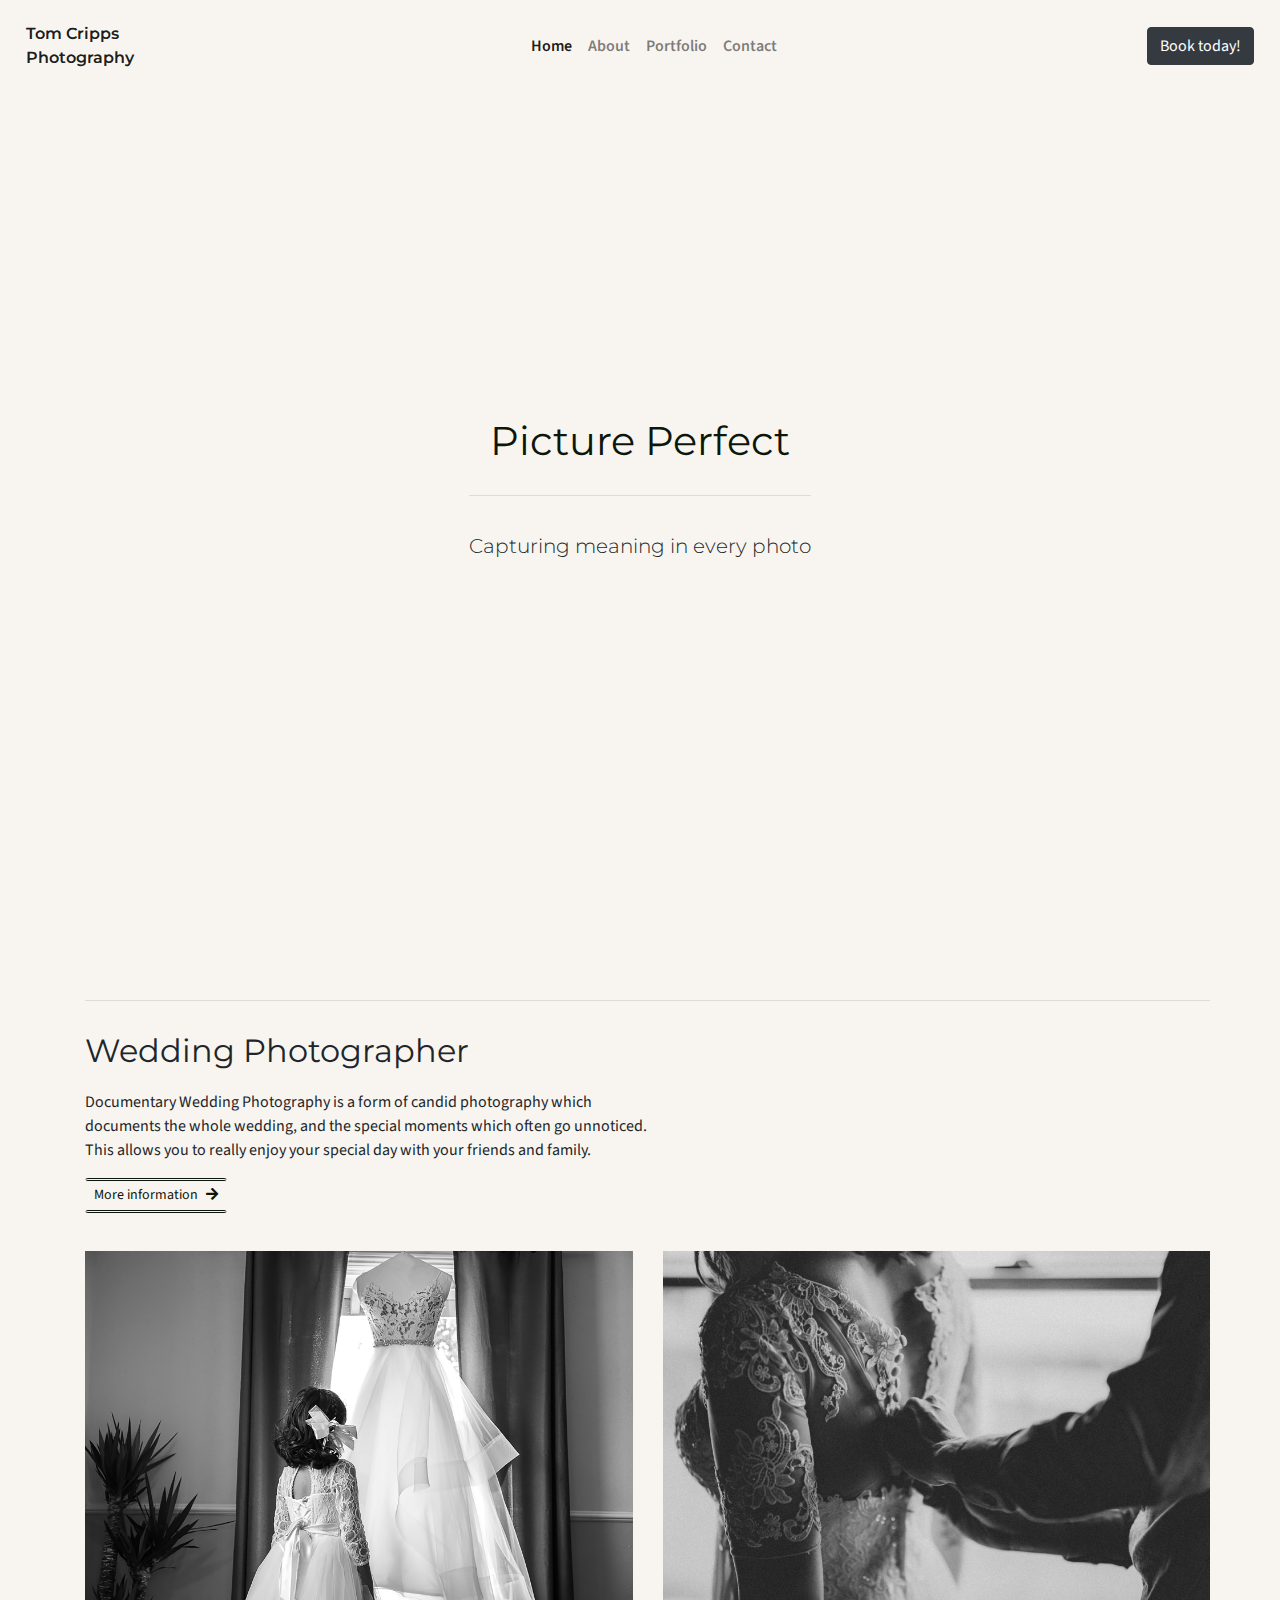
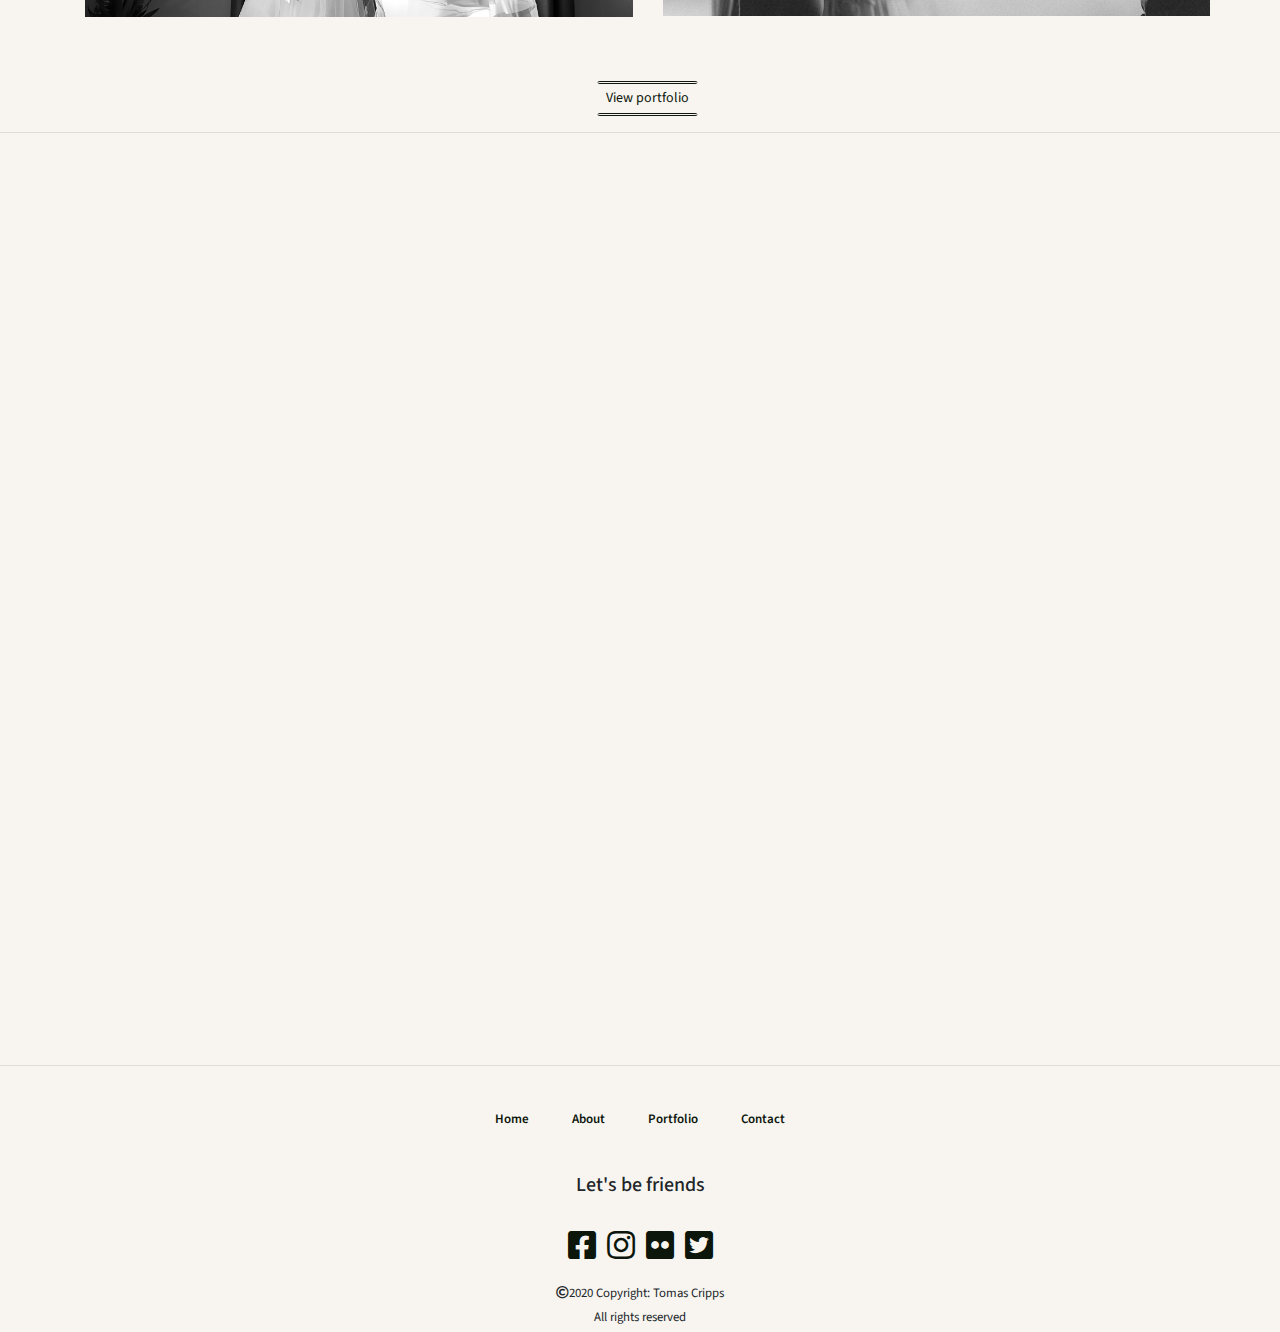
==== index.html @ 9f5536d7 "add about section to about.html page and add about image" ====
<!DOCTYPE html>
<html lang="en">

<head>
    <meta charset="UTF-8">
    <meta name="viewport" content="width=device-width, initial-scale=1.0">
    <meta http-equiv="X-UA-Compatible" content="ie=edge">
    <meta name="Description" content="Enter your description here" />
    <link rel="stylesheet" href="https://cdnjs.cloudflare.com/ajax/libs/twitter-bootstrap/4.5.2/css/bootstrap.min.css">
    <link rel="stylesheet" href="https://cdnjs.cloudflare.com/ajax/libs/font-awesome/5.15.0/css/all.min.css">
    <link rel="stylesheet" href="assets/css/style.css">
    <title>Title</title>
</head>

<body>

    <!-----------Navbar------------>
    <!---Code taken from Bootstrap Navbar template and styled using CSS and different bootstrap classes---->

    <section id="header">
        <nav class="navbar navbar-expand-lg navbar-light bg-transparent">
            <a class="navbar-brand nav-text" href="index.html">Tom Cripps <br> Photography</a>
            <button class="navbar-toggler" type="button" data-toggle="collapse" data-target="#navbarNav"
                aria-controls="navbarNav" aria-expanded="false" aria-label="Toggle navigation">
                <i class="fas fa-bars"></i>
            </button>

            <div class="collapse navbar-collapse navbar-text nav-text" id="navbarNav">
                <ul class="navbar-nav mx-auto">
                    <li class="nav-item active">
                        <a class="nav-link" href="index.html">Home <span class="sr-only">(current)</span></a>
                    </li>
                    <li class="nav-item">
                        <a class="nav-link" href="about.html">About</a>
                    </li>
                    <li class="nav-item">
                        <a class="nav-link" href="portfolio.html">Portfolio</a>
                    </li>
                    <li class="nav-item">
                        <a class="nav-link" href="contact.html">Contact</a>
                    </li>
                </ul>
                <span class="btn btn-dark border-dark">
                    Book today!
                </span>
            </div>
        </nav>
    </section>
    <!----Hero Image and Jumbotron-->
    <!---Code from Code Institute WhiskeyDrop Project---->
    <div class="container-fluid home-container">
        <div class="jumbotron mb-7 text-center">
            <div class="callout">
                <h1 class="jumbrotron-header">Picture Perfect</h1>
                <hr class="block-divder block-divder--grey">
                <p class="lead">Capturing meaning in every photo</p>
            </div>
        </div>
    </div>
    <!----Introduction to Webpage----->
    <section class="intro">
        <div class="container intro-container">
            <hr class="mt-2 mb-3">
            <div class="row">
                <div class="col-sm-12">
                    <h2>Wedding Photographer</h2>
                    <p class="text-left">Documentary Wedding Photography is a form of candid photography which
                        <br>
                        documents the whole
                        wedding, and the special moments which often go unnoticed.
                        <br>
                        This
                        allows
                        you to really enjoy your special day with your friends and family.</p>
                    <div>
                        <a class="btn btn-dark btn-sm about-button" href="about.html" role="button">More information <i
                                class="fas fa-arrow-right"></i></a>
                    </div>
                </div>
            </div>
        </div>
        <div class="container image-container">
            <div class="row">
                <div class="col-sm-12 col-md-6 mt-2 mb-sm-5">
                    <div>
                        <img src="assets/images/child-wedding-dress.jpg" alt="child-wedding-dress">
                    </div>
                </div>
                <div class="col-12-sm col-md-6 mt-2">
                    <div class="d-none d-sm-block">
                        <img src="assets/images/wedding-dress-preparation.jpg" alt="wedding-dress-preparation">
                    </div>
                </div>
            </div>
            <div class="col-12-sm mt-3">
                <div class="text-center">
                    <a class="btn btn-dark btn-sm portfolio-button" href="portfolio.html" role="button">View portfolio</a>
                </div>
            </div>
        </div>
    </section>
    <hr class="block-divder block-divder--grey">
    <div class="container-fluid ceremony-image-container">
        <hr class="mt-2 mb-3">
        <div class="row">

        </div>

    </div>

    <hr>
    <!-------Footer--------->
    <section class="footer">
        <footer class="page-footer">
            <div class="container-fluid">
                <div id="footer-details" class="row">
                    <div class="col-sm-12 text-center">
                        <div>
                            <ul class="footer-nav">
                                <li class="footer-nav-item list-inline-item"><a class="nav-link"
                                        href="index.html">Home</a>
                                </li>
                                <li class="footer-nav-item list-inline-item"><a class="nav-link"
                                        href="about.html">About</a>
                                </li>
                                <li class="footer-nav-item list-inline-item"><a class="nav-link"
                                        href="portfolio.html">Portfolio</a></li>
                                <li class="footer-nav-item list-inline-item"><a class="nav-link"
                                        href="contact.html">Contact</a></li>
                            </ul>
                        </div>
                    </div>
                </div>

                <div id="footer-social-links" class="row">
                    <div class="col-sm-12">
                        <h5 class="uppercase text-center">Let's be friends</h5>
                        <br>
                        <ul class="social-media-links text-center">
                            <li class="list-inline-item">
                                <a target="_blank" href="https://www.facebook.com/">
                                    <i class="fab fa-facebook-square fa-2x" aria-hidden="true"></i>
                                    <span class="sr-only">Facebook</span>
                                </a>
                            </li>
                            <li class="list-inline-item">
                                <a target="_blank" href="https://www.instagram.com/">
                                    <i class="fab fa-instagram fa-2x" aria-hidden="true"></i>
                                    <span class="sr-only">Instagram</span>
                                </a>
                            </li>
                            <li class="list-inline-item">
                                <a target="_blank" href="https://www.flickr.com/">
                                    <i class="fab fa-flickr fa-2x" aria-hidden="true"></i>
                                    <span class="sr-only">Flickr</span>
                                </a>
                            </li>
                            <li class="list-inline-item">
                                <a target="_blank" href="https://twitter.com/">
                                    <i class="fab fa-twitter-square fa-2x" aria-hidden="true"></i>
                                    <span class="sr-only">Twitter</span>
                                </a>
                            </li>
                        </ul>
                    </div>
                </div>
                <div class="row">
                    <div class="col-12 text-center mb-1">
                        <small><i class="far fa-copyright"></i>2020 Copyright: Tomas Cripps <br> All rights
                            reserved</small>
                    </div>
                </div>
            </div>
        </footer>
    </section>





    <script src="https://cdnjs.cloudflare.com/ajax/libs/jquery/3.5.1/jquery.slim.min.js"></script>
    <script src="https://cdnjs.cloudflare.com/ajax/libs/popper.js/1.16.1/umd/popper.min.js"></script>
    <script src="https://cdnjs.cloudflare.com/ajax/libs/twitter-bootstrap/4.5.2/js/bootstrap.min.js"></script>
</body>

</html>
---- assets/css/style.css ----
@import url("https://fonts.googleapis.com/css2?family=Montserrat:wght@100;200;300;400;500;600;700&family=Source+Sans+Pro:wght@200;300;400;600;700&display=swap");


* {
    margin: 0;
    padding: 0;
    font-family: 'Source Sans Pro', sans;
}


/* ------Colours------ */

body {
    background-color: #f8f5f0;
}

/* -----Special margins/padding and text---------*/

.intro {
    padding: 0px;
    margin: 0px;
}

.intro-container p {
    margin-top: 20px;
}

.intro-container {
    padding-right: 0px;
    overflow-x: hidden;
}

.image-container{
    margin-bottom: 10px;
    margin-top: 30px;
    padding-right: 0px;
    overflow-x: hidden;
}




/* ------Heading------ */

.intro-container h2 {
    font-family: 'Montserrat', sans-serif;
    font-weight: 400;
}

.intro-container h2 {
    padding-top: 15px;
}

.about-header {
     font-family: 'Montserrat', sans-serif;
    font-weight: 400;
}

/* ------NavBar------ */


.navbar {
    color: #f8f5f0;
}

.navbar-brand {
    font-size: medium;
    font-weight: 400;
    padding-left: 10px;
    color: #0D160B;
}

.nav-text {
    font-family: 'Montserrat', sans-serif;
    font-weight: 600;
    color: #0D160B;
}

.navbar-nav {
    color: #f8f5f0;
}

#navbarNav {
    margin: 10px;
}

/*-----Home Page -----*/

.home-container {
    height: 100vh;

    background: url('../images/bride-hero-image.jpg') no-repeat bottom center fixed;
    -webkit-background-size: cover;
    -moz-background-size: cover;
    -o-background-size: cover;
    background-size: cover;

    
    display: flex;
    align-items: center;
    justify-content: center;

    position: relative;
}


.ceremony-image-container {
    height: 100vh;
    width: 100%;

    background: url('../images/ceremony-kiss.jpg') no-repeat center; 
    -webkit-background-size: cover;
    -moz-background-size: cover;
    -o-background-size: cover;
    background-size: cover;

    display: flex;
    align-items: center;
    justify-content: center;

    
    position: relative;

}


.image-container img {
    height: auto;
    width: 100%;
    position: relative;

}


/*-----Buttons------*/

.btn-dark.btn-sm {
    color: #0D160B;
    background-color: transparent;
    border-color: transparent;
    border-bottom-color: #0D160B;
    border-bottom: double;
    border-top: double;
} 

.about-button {

}

.portfolio-button {


}

.fa-arrow-right {
    padding-left: 0.3rem;
}

/* ------Jumbotron------ */

.jumbotron {
    background-color: transparent;
    padding-top: 2%;
}

.jumbotron h1 {
    color: white;
    font-family: 'Montserrat', sans-serif;
    font-weight: 400;
    margin-bottom: 30px;
    color: #0D160B;
}

.jumbotron .lead {
    margin: 35px 0;
}

p.lead {
    font-family: 'Montserrat', sans-serif;
}


/* ------Footer------ */

.page-footer {
margin-left:0px;
margin-right: 0px;
}

#footer-details .nav-link {
    font-weight: 600;
    color: #0D160B;
    margin: 20px 0;
    font-size: 13px;
}


#footer-social-links li a i {
    color: #0D160B;
    letter-spacing: 5%;
}


/* ------Hover.CSS------ */



/* ------Gallery------ */



/* ------About------ */

#aboutMe {

}

.about-hero-image {

}

.about-container {

}

#aboutMe img {
    width: 100%;
    height: auto;
    margin-top: 25px;
    margin-bottom: 20px;
}
/* ------Contact form------ */




/* ------Media Query------ */

 @media (max-width: 767px){
    .navbar {
       padding: 0 20px;
    } 
 }
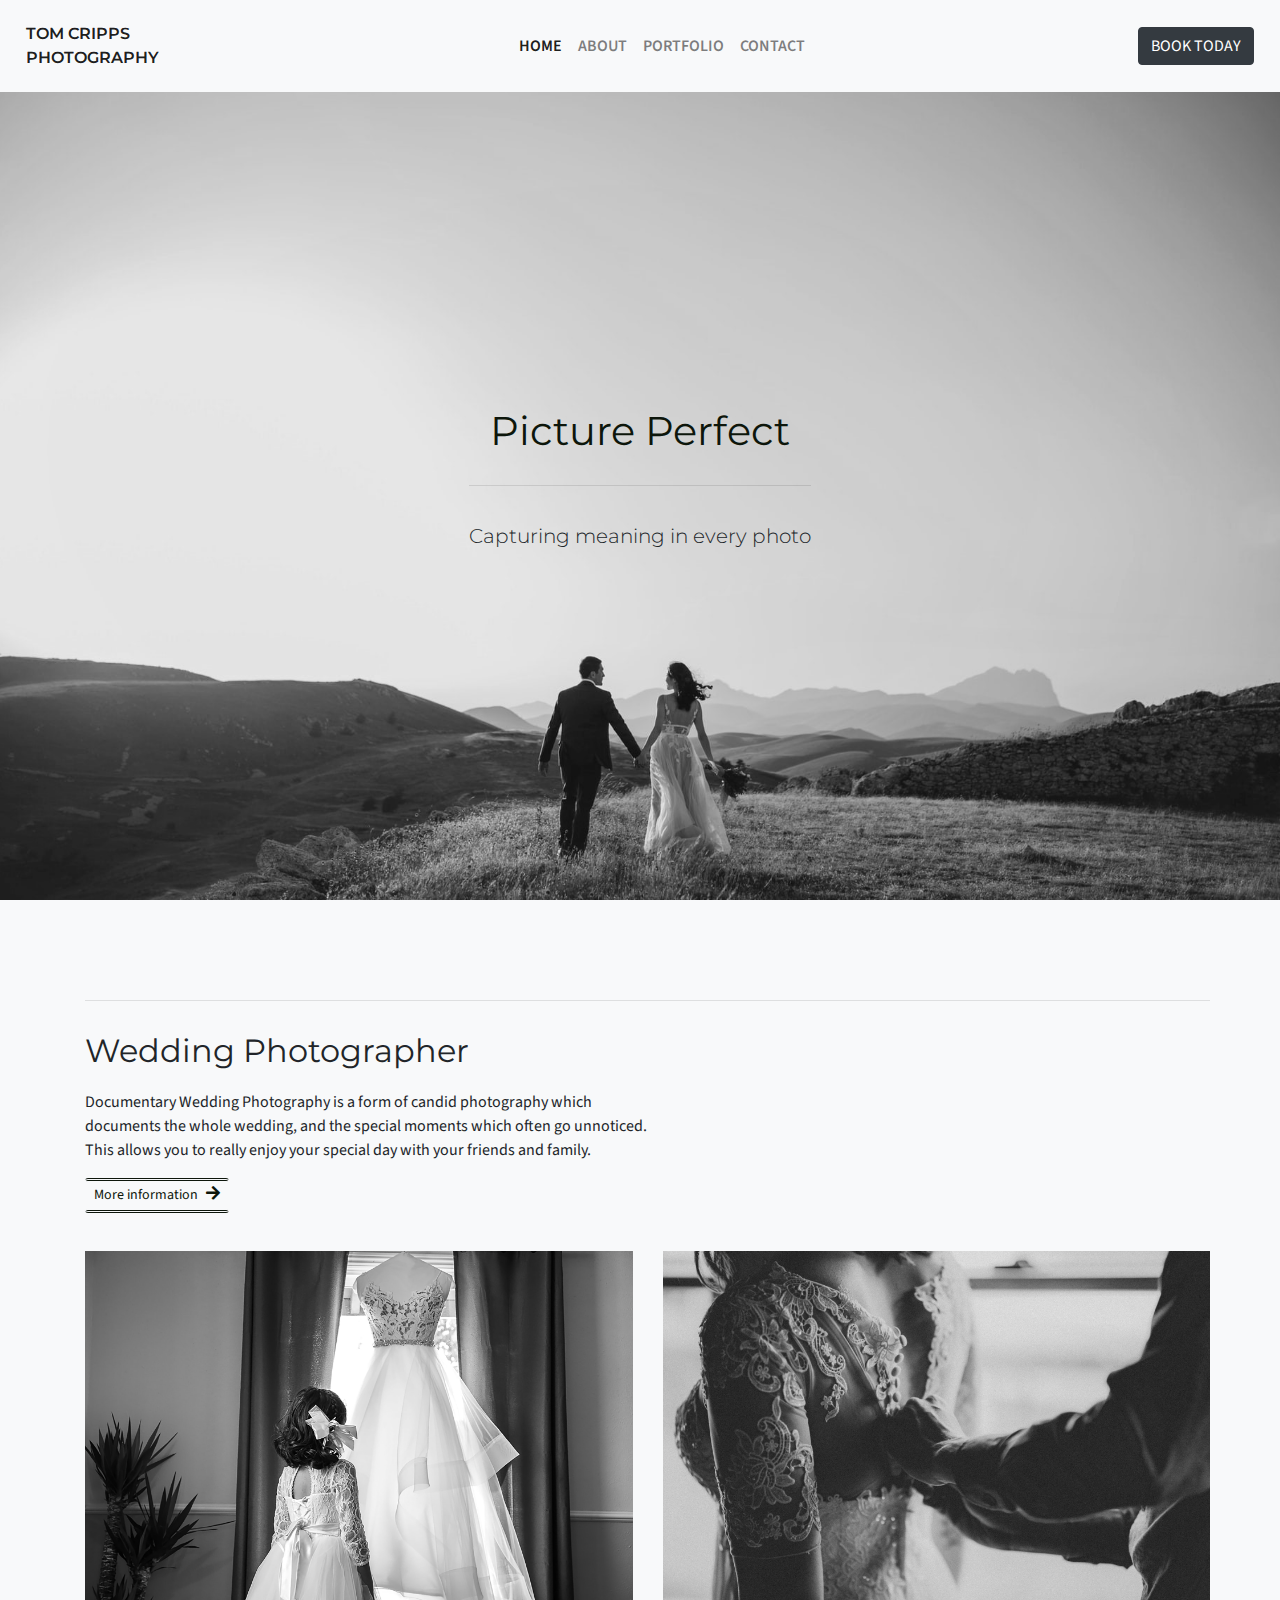
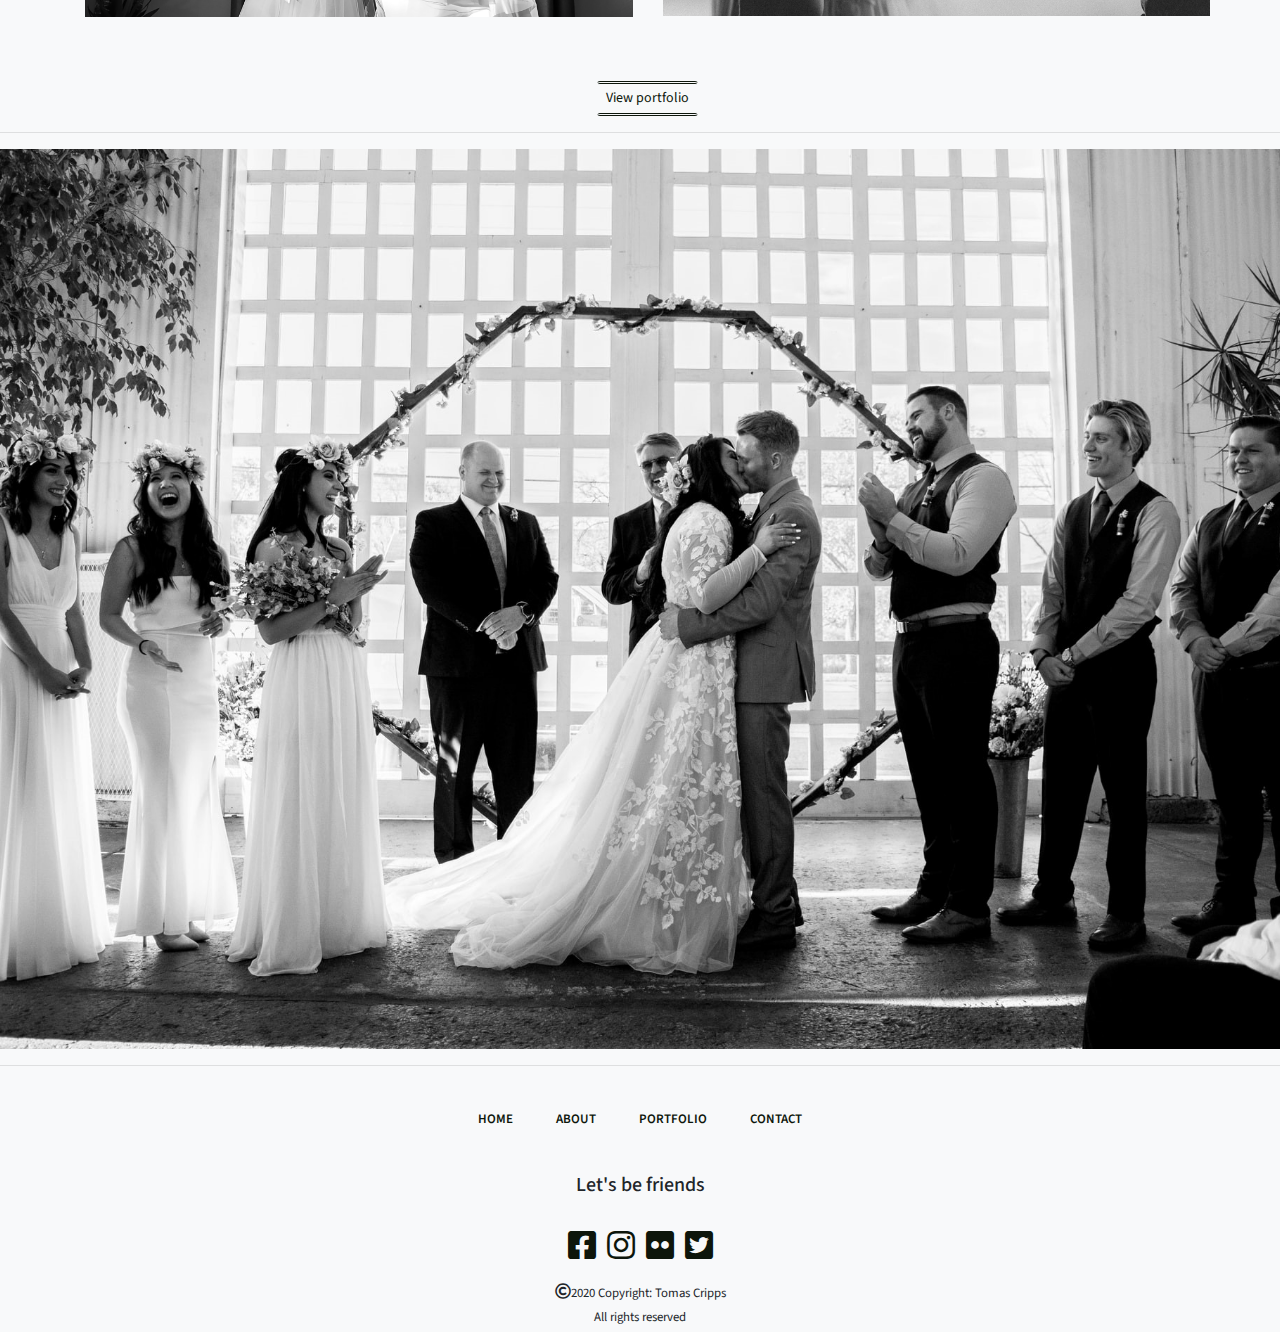
==== commit d4427462: "change images to black and white and add carousel feature to tablet and larger screens" ====
--- a/index.html
+++ b/index.html
@@ -41,7 +41,7 @@
                     </li>
                 </ul>
                 <span class="btn btn-dark border-dark">
-                    Book today!
+                    Book today
                 </span>
             </div>
         </nav>
@@ -175,9 +175,6 @@
     </section>
 
 
-
-
-
     <script src="https://cdnjs.cloudflare.com/ajax/libs/jquery/3.5.1/jquery.slim.min.js"></script>
     <script src="https://cdnjs.cloudflare.com/ajax/libs/popper.js/1.16.1/umd/popper.min.js"></script>
     <script src="https://cdnjs.cloudflare.com/ajax/libs/twitter-bootstrap/4.5.2/js/bootstrap.min.js"></script>
--- a/assets/css/style.css
+++ b/assets/css/style.css
@@ -4,14 +4,15 @@
 * {
     margin: 0;
     padding: 0;
-    font-family: 'Source Sans Pro', sans;
+    font-family: 'Source Sans Pro', sans-serif;
+    font-size: 16px;
 }
 
 
 /* ------Colours------ */
 
 body {
-    background-color: #f8f5f0;
+    background-color: #f8f9fa;
 }
 
 /* -----Special margins/padding and text---------*/
@@ -52,15 +53,22 @@
 }
 
 .about-header {
-     font-family: 'Montserrat', sans-serif;
-    font-weight: 400;
+    font-family: 'Montserrat', sans-serif;
+    font-weight: 300;
+}
+
+.review-container h3 {
+    font-family: 'Montserrat', sans-serif;
+    font-weight: 300;
+    margin-bottom: 25px;
+    margin-top: 15px;
 }
 
 /* ------NavBar------ */
 
 
 .navbar {
-    color: #f8f5f0;
+    color: #f8f9fa;
 }
 
 .navbar-brand {
@@ -74,10 +82,11 @@
     font-family: 'Montserrat', sans-serif;
     font-weight: 600;
     color: #0D160B;
+    text-transform: uppercase;
 }
 
 .navbar-nav {
-    color: #f8f5f0;
+    color: #f8f9fa;
 }
 
 #navbarNav {
@@ -89,7 +98,7 @@
 .home-container {
     height: 100vh;
 
-    background: url('../images/bride-hero-image.jpg') no-repeat bottom center fixed;
+    background: url('../images/bride-background-bnw.jpg') no-repeat bottom center fixed;
     -webkit-background-size: cover;
     -moz-background-size: cover;
     -o-background-size: cover;
@@ -108,7 +117,7 @@
     height: 100vh;
     width: 100%;
 
-    background: url('../images/ceremony-kiss.jpg') no-repeat center; 
+    background: url('../images/ceremony-kiss-bnw.jpg') no-repeat center; 
     -webkit-background-size: cover;
     -moz-background-size: cover;
     -o-background-size: cover;
@@ -160,7 +169,7 @@
 
 .jumbotron {
     background-color: transparent;
-    padding-top: 2%;
+    padding-top: 5px;
 }
 
 .jumbotron h1 {
@@ -178,7 +187,6 @@
 p.lead {
     font-family: 'Montserrat', sans-serif;
 }
-
 
 /* ------Footer------ */
 
@@ -192,6 +200,7 @@
     color: #0D160B;
     margin: 20px 0;
     font-size: 13px;
+    text-transform: uppercase;
 }
 
 
@@ -207,38 +216,79 @@
 
 /* ------Gallery------ */
 
+.carousel-item img {
+    width: 100%;
+    height: auto;
+}
+
+
+/* code from Stackoverflow =https://stackoverflow.com/questions/1027354/i-need-an-unordered-list-without-any-bullets */
+
+ul {
+  list-style-type: none;
+}
 
 
 /* ------About------ */
 
-#aboutMe {
-
-}
-
-.about-hero-image {
-
-}
-
-.about-container {
-
-}
-
-#aboutMe img {
+
+
+
+
+.about-me-image {
     width: 100%;
     height: auto;
     margin-top: 25px;
     margin-bottom: 20px;
 }
+
+.about-me-text {
+    margin: auto;
+    padding-top: 12px;
+}
+
+.photo-style h2 {
+    font-family: 'Montserrat', sans-serif;
+    font-weight: 300;
+}
+
+/* ------Testimonials----- */
+
+.review-container {
+    background-color: ;
+}
+
+.review-body {
+    font-family: 'Source Sans Pro', sans-serif;
+    font-size: 18px;
+}
+
+span {
+  display: inline-block;
+  vertical-align: middle;
+}
+
+.outer-line {
+  width: 40%;
+  border-bottom: 1px solid #0D160B;
+}
+
+.fa-quote-right {
+
+}
+
 /* ------Contact form------ */
 
 
-
+.contact form {
+
+}
 
 /* ------Media Query------ */
 
  @media (max-width: 767px){
     .navbar {
        padding: 0 20px;
-    } 
+    }
  }
 
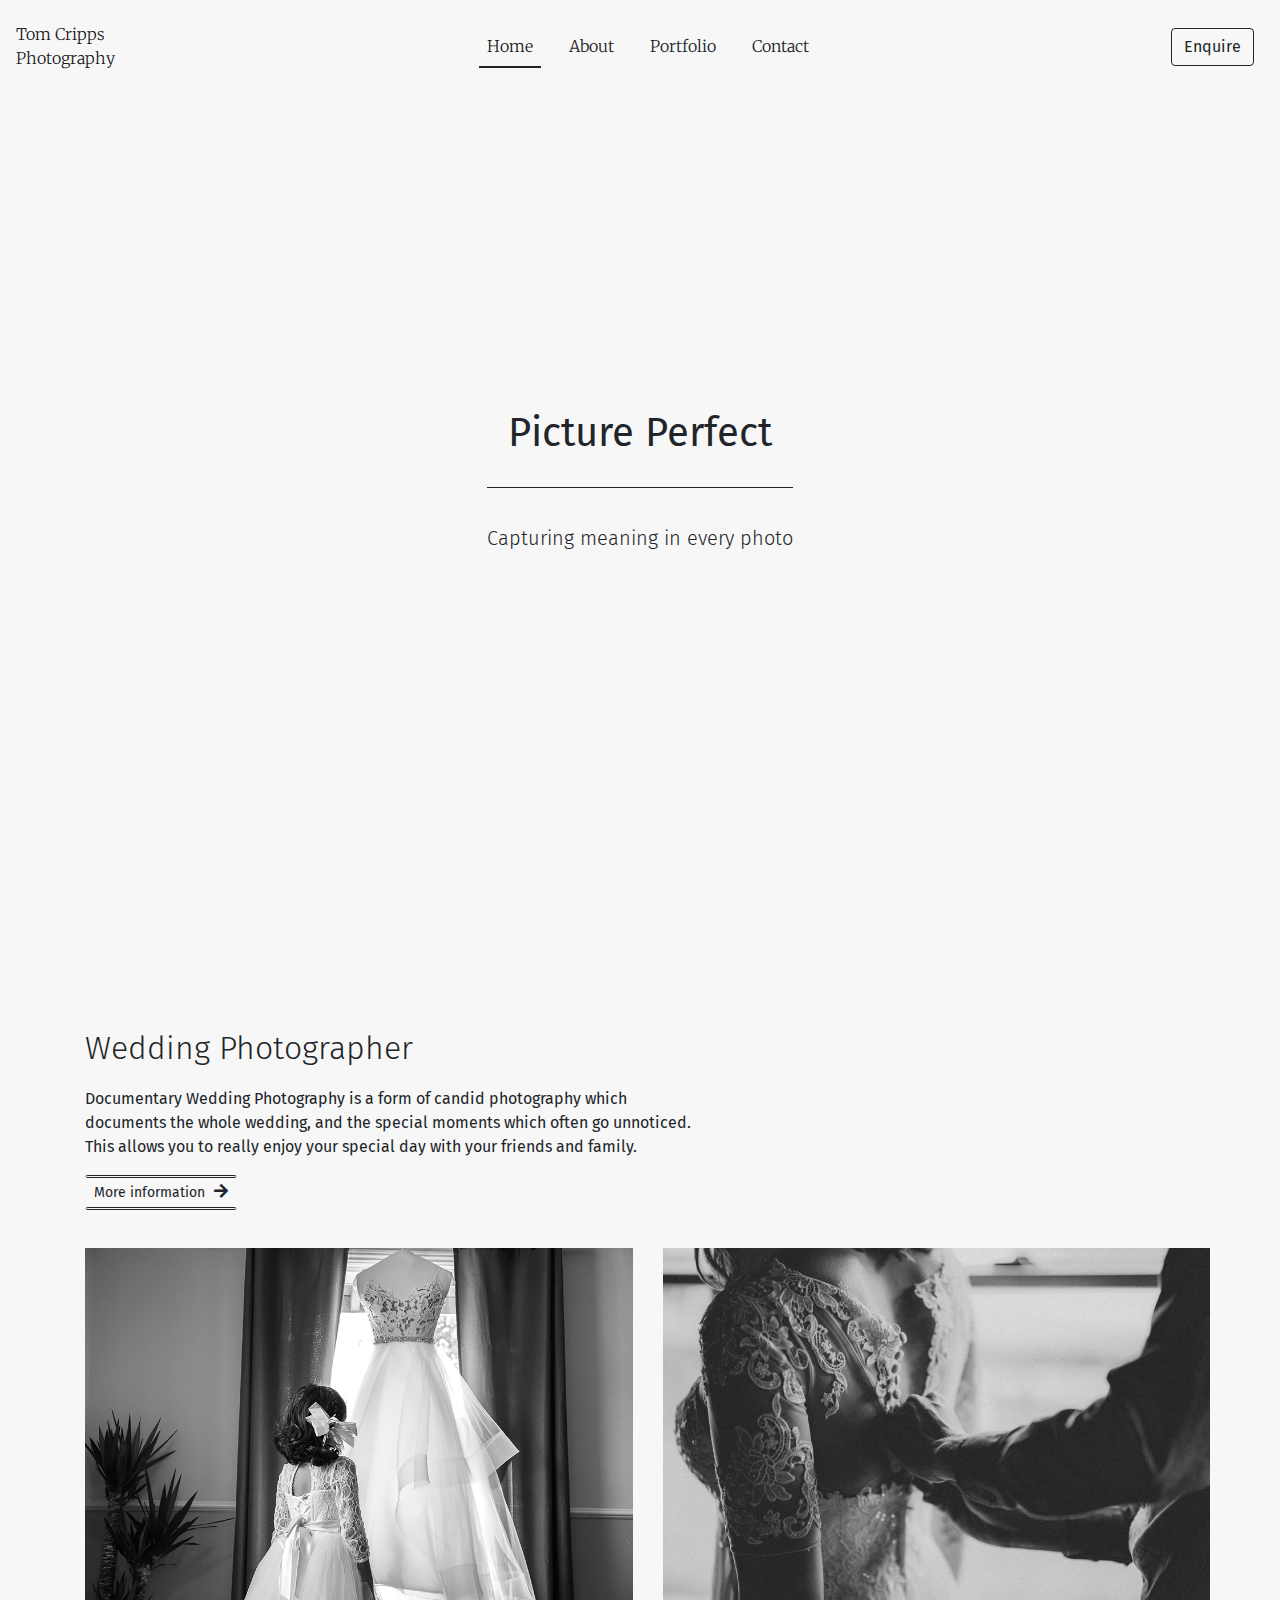
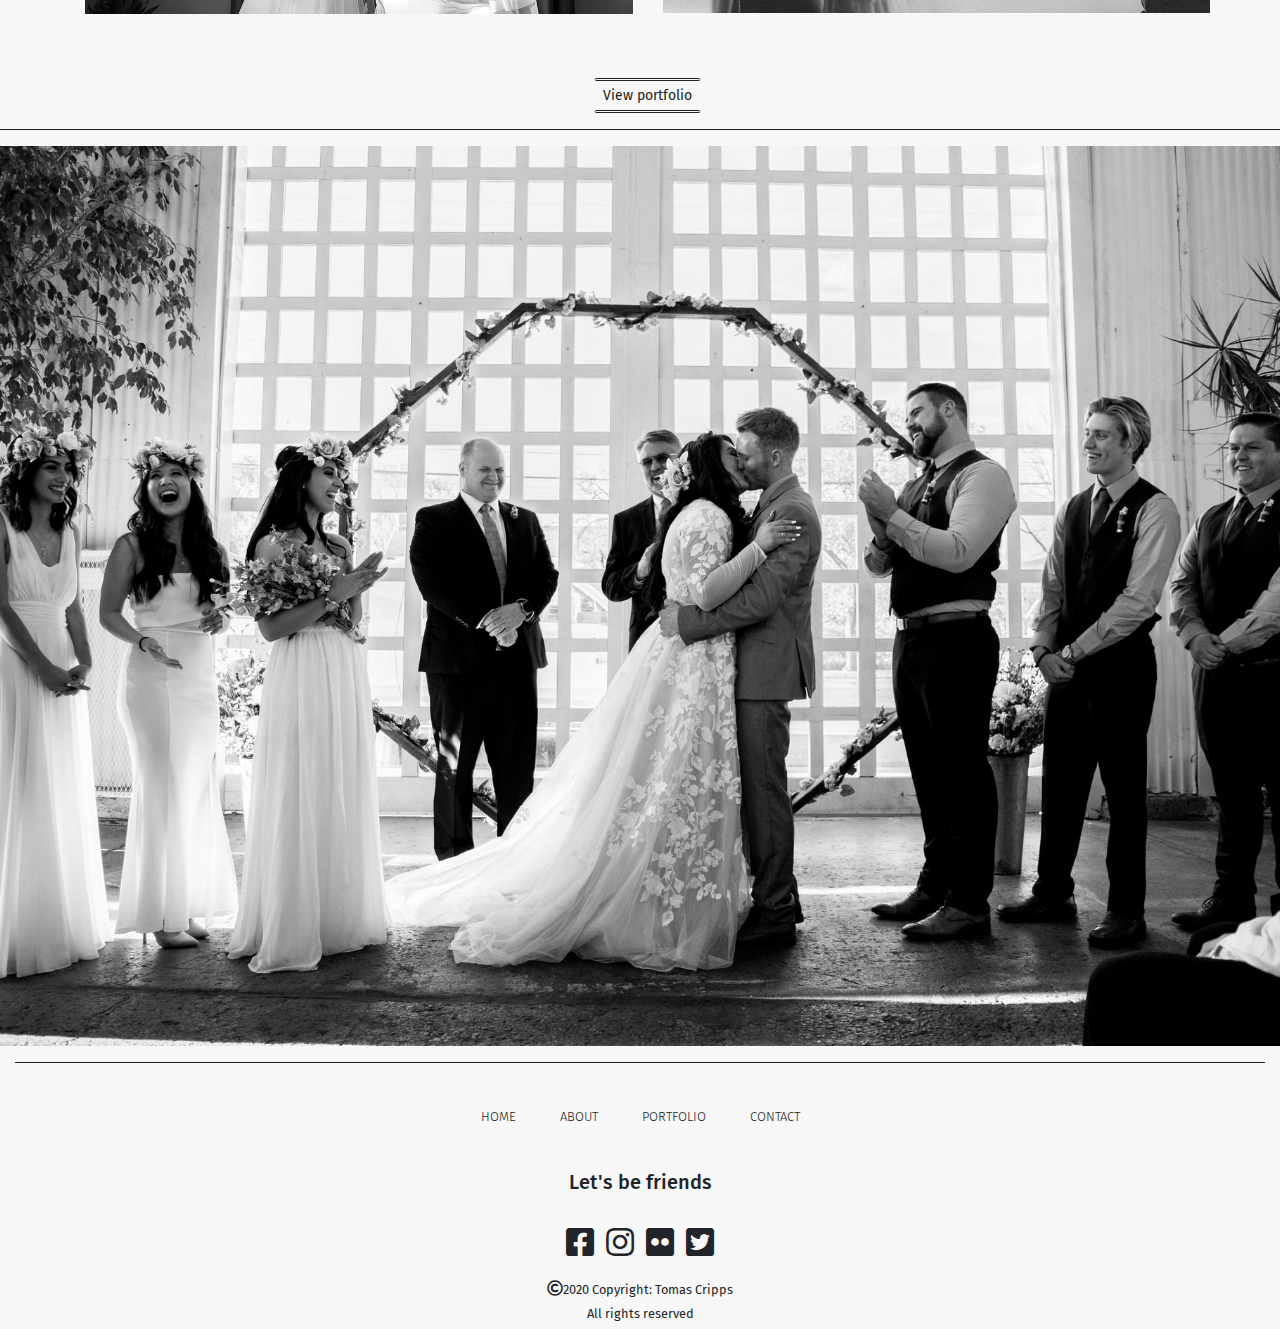
==== commit d6e98eb5: "change photos on carousel and mobile image gallery, add border to form selector" ====
--- a/index.html
+++ b/index.html
@@ -17,15 +17,15 @@
     <!-----------Navbar------------>
     <!---Code taken from Bootstrap Navbar template and styled using CSS and different bootstrap classes---->
 
-    <section id="header">
-        <nav class="navbar navbar-expand-lg navbar-light bg-transparent">
+    <section id="header"> 
+        <nav class="navbar navbar-expand-lg navbar-light bg-transparent mynav">
             <a class="navbar-brand nav-text" href="index.html">Tom Cripps <br> Photography</a>
             <button class="navbar-toggler" type="button" data-toggle="collapse" data-target="#navbarNav"
                 aria-controls="navbarNav" aria-expanded="false" aria-label="Toggle navigation">
                 <i class="fas fa-bars"></i>
             </button>
 
-            <div class="collapse navbar-collapse navbar-text nav-text" id="navbarNav">
+            <div class="collapse navbar-collapse navbar-text nav-text justify-content-center" id="navbarNav">
                 <ul class="navbar-nav mx-auto">
                     <li class="nav-item active">
                         <a class="nav-link" href="index.html">Home <span class="sr-only">(current)</span></a>
@@ -40,11 +40,12 @@
                         <a class="nav-link" href="contact.html">Contact</a>
                     </li>
                 </ul>
-                <span class="btn btn-dark border-dark">
-                    Book today
+                <span class="btn cta-button">
+                    Enquire
                 </span>
             </div>
         </nav>
+
     </section>
     <!----Hero Image and Jumbotron-->
     <!---Code from Code Institute WhiskeyDrop Project---->
@@ -52,7 +53,7 @@
         <div class="jumbotron mb-7 text-center">
             <div class="callout">
                 <h1 class="jumbrotron-header">Picture Perfect</h1>
-                <hr class="block-divder block-divder--grey">
+                <hr class="block-divder myDivder">
                 <p class="lead">Capturing meaning in every photo</p>
             </div>
         </div>
@@ -60,7 +61,7 @@
     <!----Introduction to Webpage----->
     <section class="intro">
         <div class="container intro-container">
-            <hr class="mt-2 mb-3">
+
             <div class="row">
                 <div class="col-sm-12">
                     <h2>Wedding Photographer</h2>
@@ -94,21 +95,17 @@
             </div>
             <div class="col-12-sm mt-3">
                 <div class="text-center">
-                    <a class="btn btn-dark btn-sm portfolio-button" href="portfolio.html" role="button">View portfolio</a>
+                    <a class="btn btn-dark btn-sm portfolio-button" href="portfolio.html" role="button">View
+                        portfolio</a>
                 </div>
             </div>
         </div>
     </section>
-    <hr class="block-divder block-divder--grey">
+    <hr class="block-divder--short myDivder">
     <div class="container-fluid ceremony-image-container">
-        <hr class="mt-2 mb-3">
         <div class="row">
-
         </div>
-
     </div>
-
-    <hr>
     <!-------Footer--------->
     <section class="footer">
         <footer class="page-footer">
@@ -117,6 +114,7 @@
                     <div class="col-sm-12 text-center">
                         <div>
                             <ul class="footer-nav">
+                                <hr class="block-divder--short myDivder mt-3">
                                 <li class="footer-nav-item list-inline-item"><a class="nav-link"
                                         href="index.html">Home</a>
                                 </li>
--- a/assets/css/style.css
+++ b/assets/css/style.css
@@ -1,18 +1,18 @@
-@import url("https://fonts.googleapis.com/css2?family=Montserrat:wght@100;200;300;400;500;600;700&family=Source+Sans+Pro:wght@200;300;400;600;700&display=swap");
-
+@import url('https://fonts.googleapis.com/css2?family=Fira+Sans:wght@100;200;300;400;500;600;700&family=Merriweather:ital,wght@0,300;0,400;0,700;1,300;1,400&display=swap');
 
 * {
     margin: 0;
     padding: 0;
-    font-family: 'Source Sans Pro', sans-serif;
+    font-family: 'Fira Sans', sans-serif;
     font-size: 16px;
+    color: #212529;
 }
 
 
 /* ------Colours------ */
 
 body {
-    background-color: #f8f9fa;
+    background-color: #f7f7f7;
 }
 
 /* -----Special margins/padding and text---------*/
@@ -39,54 +39,107 @@
 }
 
 
-
+.block-divder.myDivder {
+    color: #212529;
+    border-top: 1px solid;
+}
+
+.block-divder--short.myDivder {
+    color: #212529;
+    border-top: 1px solid;
+}
 
 /* ------Heading------ */
 
 .intro-container h2 {
-    font-family: 'Montserrat', sans-serif;
-    font-weight: 400;
+    font-family: 'Fira Sans', sans-serif;
+    font-weight: 300;
 }
 
 .intro-container h2 {
-    padding-top: 15px;
+    padding-top: 35px;
 }
 
 .about-header {
-    font-family: 'Montserrat', sans-serif;
-    font-weight: 300;
+    font-family: 'Fira Sans', sans-serif;
+    font-weight: 300;
+    font-size: 24px;
+}
+
+.portfolio-header {
+    font-family: 'Fira Sans', sans-serif;
+    font-weight: 300;
+    font-size: 24px;
+    margin-top: 15px;
+    margin-bottom: 25px;
 }
 
 .review-container h3 {
-    font-family: 'Montserrat', sans-serif;
-    font-weight: 300;
+    font-family: 'Fira Sans', sans-serif;
+    font-weight: 300;
+    font-size: 24px;
     margin-bottom: 25px;
     margin-top: 15px;
 }
 
+h3 {
+    font-family: 'Fira Sans', sans-serif;
+    font-weight: 300;
+    font-size: 24px;
+}
+
+
 /* ------NavBar------ */
 
+.mynav a {
+    margin-right: 20px;
+    color: #212529;
+    font-family: 'Merriweather', sans-serif;
+    font-weight: 300;
+    border-bottom: solid 2px transparent;
+    font-size: 16px;
+}
+
+
+.active a {
+    border-bottom: solid 2px #212529;
+}
+
+.mynav ul a:hover {
+    border-bottom: solid 2px #212529;
+}
+
+/* Code from StackOverflow: https://stackoverflow.com/questions/14820952/change-bootstrap-input-focus-blue-glow */
+
+.form-control:focus {
+    border-color: #212529;
+    box-shadow: inset 0 1px 1px rgba(0, 0, 0, 0.075), 0 0 8px rgba(14, 13, 13, 0.075);
+  
+}
+
 
 .navbar {
-    color: #f8f9fa;
-}
-
-.navbar-brand {
-    font-size: medium;
-    font-weight: 400;
-    padding-left: 10px;
-    color: #0D160B;
-}
-
-.nav-text {
-    font-family: 'Montserrat', sans-serif;
-    font-weight: 600;
-    color: #0D160B;
-    text-transform: uppercase;
+    color: #f7f7f7;
+}
+
+.navbar-brand .a {
+    font-family: 'Merriweather', sans-serif;
+    font-weight: 300;
+    margin-left: 5px;
+    margin-top: -5px;
+    color: #212529;
+}
+
+.mynav.navbar-brand.a {
+    
+}
+
+.navbar-light .navbar-nav .nav-link {
+    color: #212529;
 }
 
 .navbar-nav {
-    color: #f8f9fa;
+    color: #f7f7f7;
 }
 
 #navbarNav {
@@ -98,7 +151,7 @@
 .home-container {
     height: 100vh;
 
-    background: url('../images/bride-background-bnw.jpg') no-repeat bottom center fixed;
+    background: url('../images/bride-hero-image.jpg') no-repeat bottom center fixed;
     -webkit-background-size: cover;
     -moz-background-size: cover;
     -o-background-size: cover;
@@ -132,33 +185,34 @@
 
 }
 
-
 .image-container img {
     height: auto;
     width: 100%;
     position: relative;
-
+}
+
+.contact-image {
+    border-radius: 1%;
+    max-width: 100%;
+    height: auto;
 }
 
 
 /*-----Buttons------*/
 
 .btn-dark.btn-sm {
-    color: #0D160B;
+    color: #212529;
     background-color: transparent;
     border-color: transparent;
-    border-bottom-color: #0D160B;
+    border-bottom-color: #212529;
     border-bottom: double;
     border-top: double;
 } 
 
-.about-button {
-
-}
-
-.portfolio-button {
-
-
+span.btn.cta-button {
+    color: #212529;
+    background-color: transparent;
+    border: 1px solid #212529;
 }
 
 .fa-arrow-right {
@@ -174,10 +228,10 @@
 
 .jumbotron h1 {
     color: white;
-    font-family: 'Montserrat', sans-serif;
+    font-family: 'Fira Sans', sans-serif;
     font-weight: 400;
     margin-bottom: 30px;
-    color: #0D160B;
+    color: #212529;
 }
 
 .jumbotron .lead {
@@ -185,19 +239,20 @@
 }
 
 p.lead {
-    font-family: 'Montserrat', sans-serif;
+    font-family: 'Fira Sans', sans-serif;
 }
 
 /* ------Footer------ */
 
 .page-footer {
-margin-left:0px;
-margin-right: 0px;
+    background-color: #f7f7f7;
+    margin-left:0px;
+    margin-right: 0px;
 }
 
 #footer-details .nav-link {
-    font-weight: 600;
-    color: #0D160B;
+    font-weight: 300;
+    color: #212529;
     margin: 20px 0;
     font-size: 13px;
     text-transform: uppercase;
@@ -205,7 +260,7 @@
 
 
 #footer-social-links li a i {
-    color: #0D160B;
+    color: #212529;
     letter-spacing: 5%;
 }
 
@@ -220,6 +275,12 @@
     width: 100%;
     height: auto;
 }
+
+.image-gallery {
+    margin-top: 2px;
+    margin-bottom: 2px;
+}
+
 
 
 /* code from Stackoverflow =https://stackoverflow.com/questions/1027354/i-need-an-unordered-list-without-any-bullets */
@@ -232,14 +293,12 @@
 /* ------About------ */
 
 
-
-
-
 .about-me-image {
     width: 100%;
     height: auto;
     margin-top: 25px;
-    margin-bottom: 20px;
+    margin-bottom: 15px;
+    border-radius: 1%;
 }
 
 .about-me-text {
@@ -247,19 +306,23 @@
     padding-top: 12px;
 }
 
-.photo-style h2 {
-    font-family: 'Montserrat', sans-serif;
-    font-weight: 300;
-}
+.philosophy-text { 
+    margin: auto;
+    padding-top: 12px;
+}
+
+.philosophy-image {
+    width: 100%;
+    height: auto;
+    border-radius: 1%;
+    margin-bottom: 15px;
+}
+
 
 /* ------Testimonials----- */
 
-.review-container {
-    background-color: ;
-}
-
 .review-body {
-    font-family: 'Source Sans Pro', sans-serif;
+    font-family: 'Fira Sans', sans-serif;
     font-size: 18px;
 }
 
@@ -280,8 +343,10 @@
 /* ------Contact form------ */
 
 
-.contact form {
-
+.btn.btn-dark.btn-sm.contact-form-btn {
+    display: flex;
+    margin: auto;
+   
 }
 
 /* ------Media Query------ */
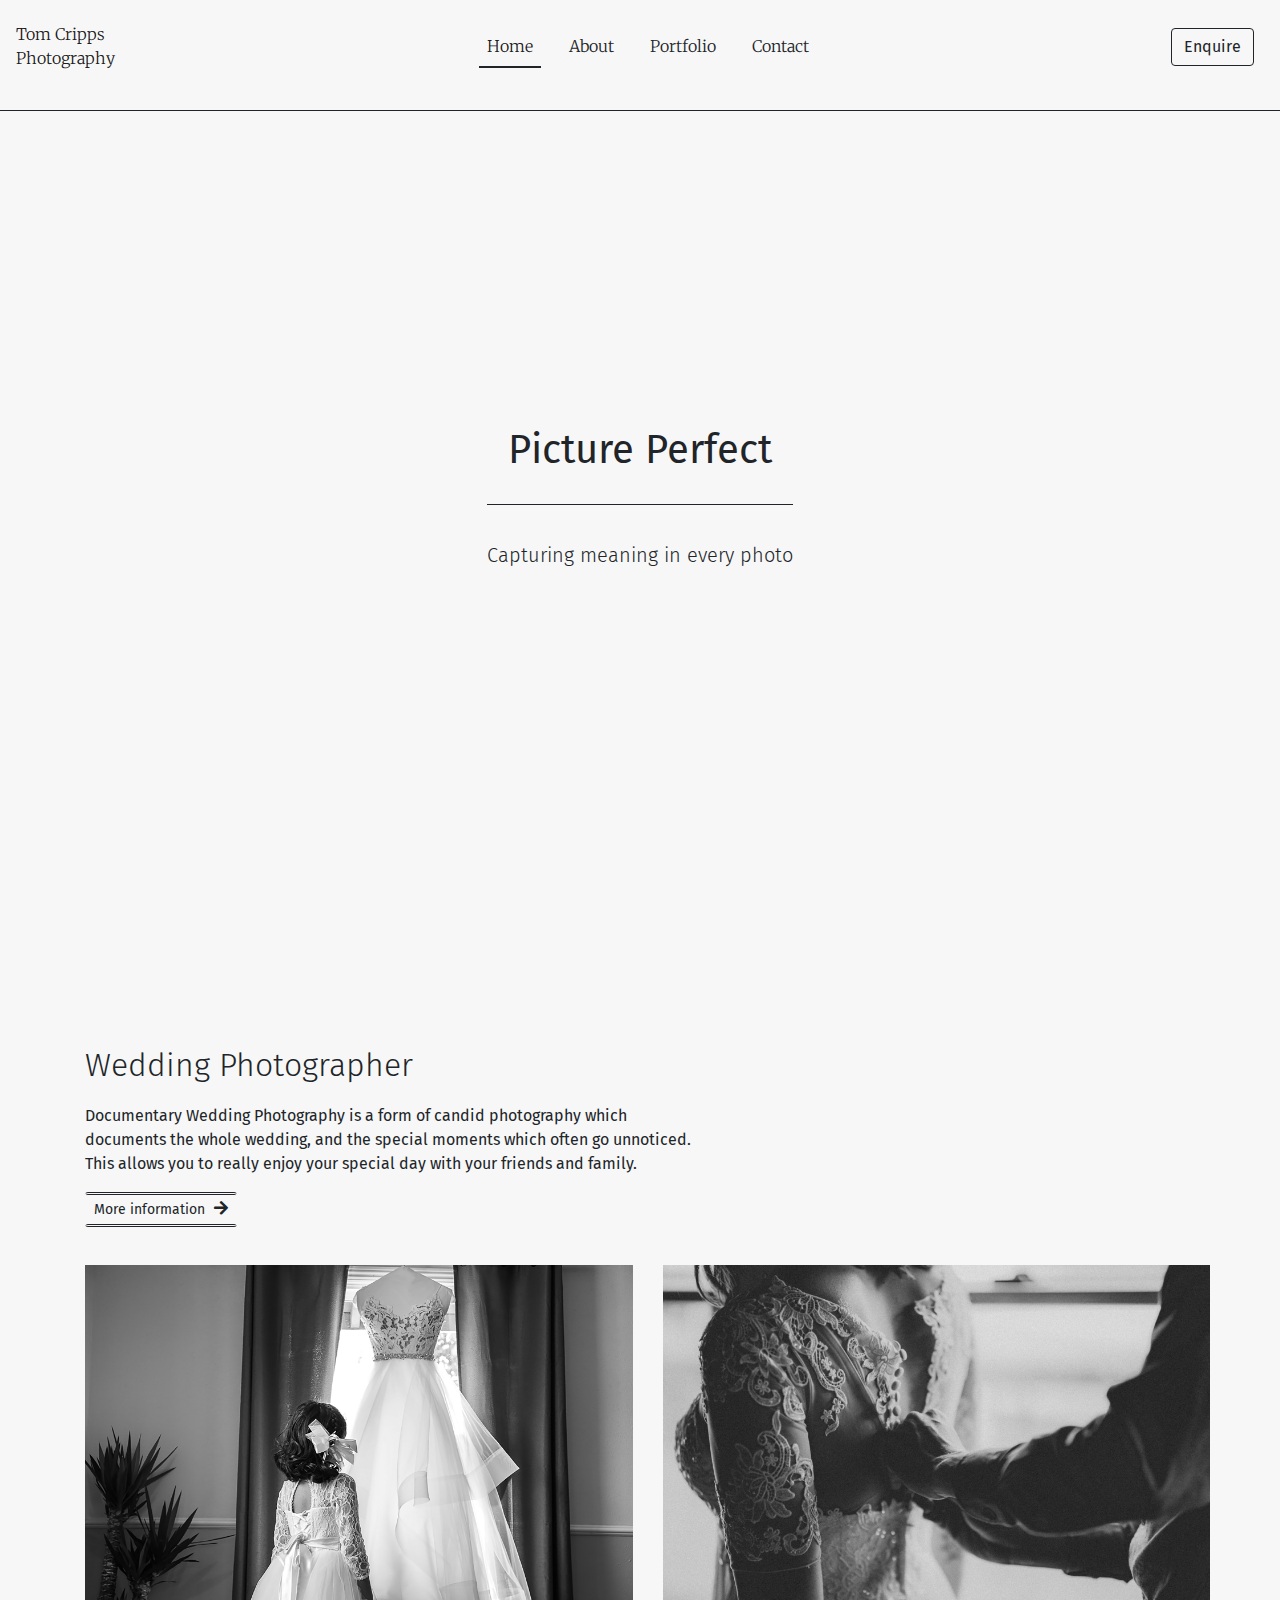
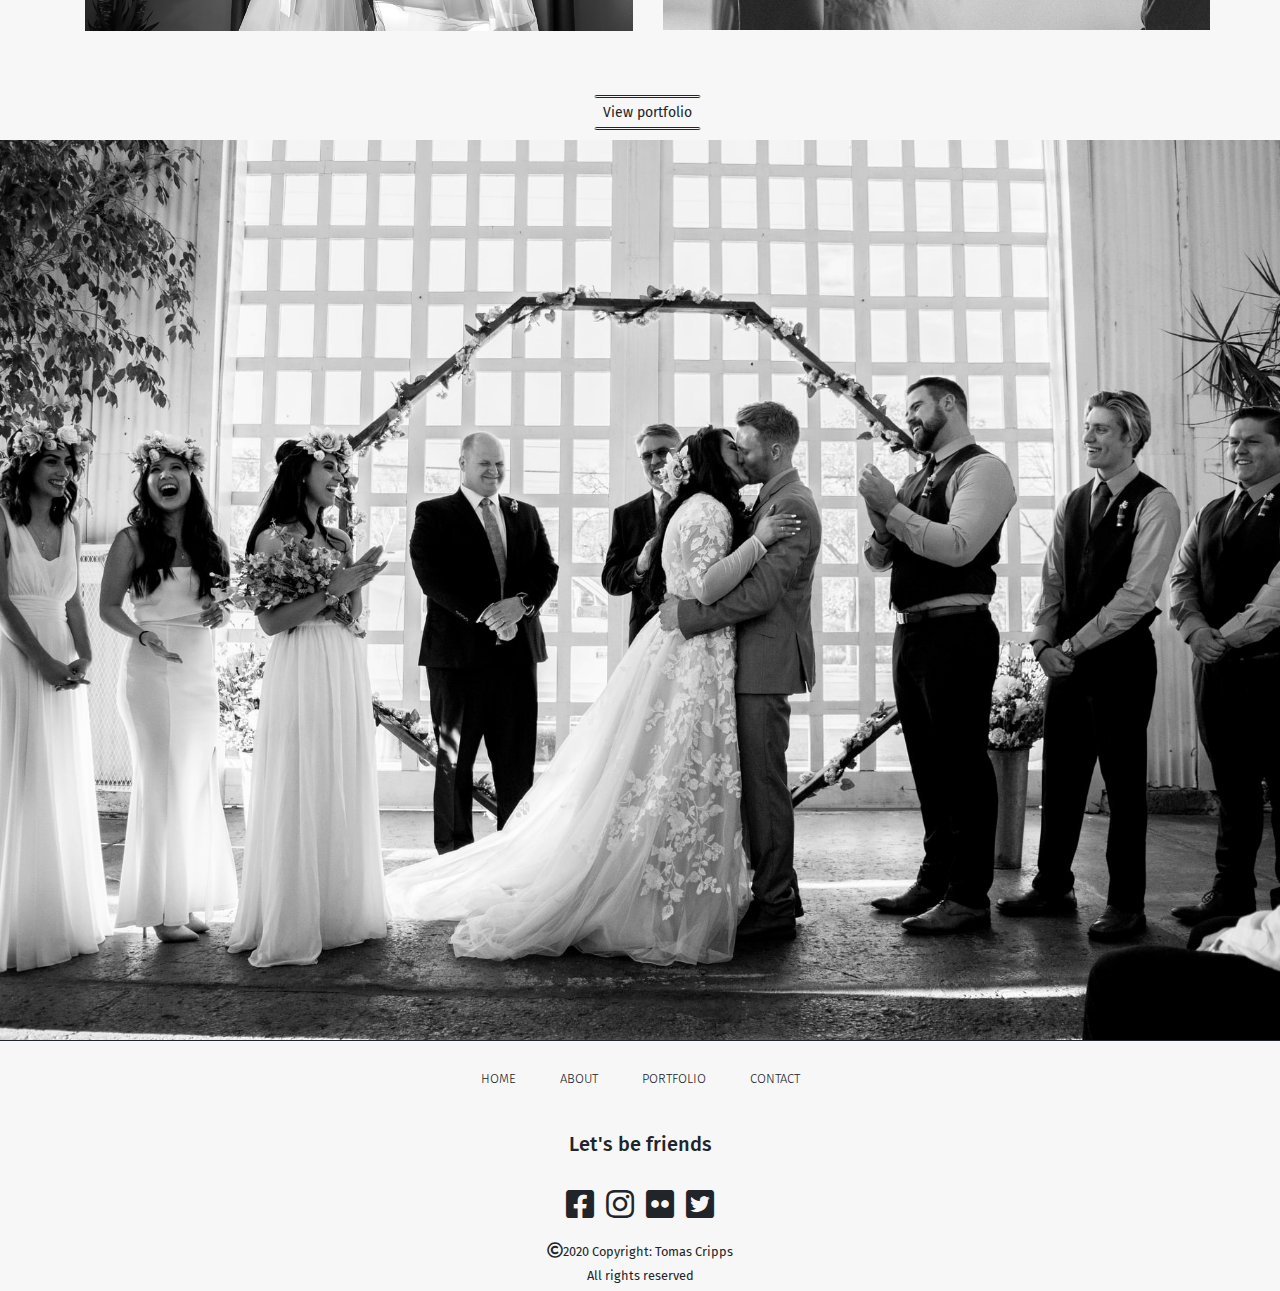
==== commit f3f4d5ef: "replace horizonal rules with borders" ====
--- a/index.html
+++ b/index.html
@@ -101,7 +101,6 @@
             </div>
         </div>
     </section>
-    <hr class="block-divder--short myDivder">
     <div class="container-fluid ceremony-image-container">
         <div class="row">
         </div>
@@ -114,7 +113,6 @@
                     <div class="col-sm-12 text-center">
                         <div>
                             <ul class="footer-nav">
-                                <hr class="block-divder--short myDivder mt-3">
                                 <li class="footer-nav-item list-inline-item"><a class="nav-link"
                                         href="index.html">Home</a>
                                 </li>
--- a/assets/css/style.css
+++ b/assets/css/style.css
@@ -64,6 +64,9 @@
     font-family: 'Fira Sans', sans-serif;
     font-weight: 300;
     font-size: 24px;
+    padding-top: 1.5rem;
+    border-bottom: 1.5px solid #212529;
+    padding-bottom: 1.5rem;
 }
 
 .portfolio-header {
@@ -72,6 +75,8 @@
     font-size: 24px;
     margin-top: 15px;
     margin-bottom: 25px;
+    border-bottom: 1.5px solid #212529;
+    padding-bottom: 1.5rem;
 }
 
 .review-container h3 {
@@ -90,6 +95,12 @@
 
 
 /* ------NavBar------ */
+
+
+.navbar {
+    border-bottom: 1.5px solid #212529;
+    padding-bottom: 1.5rem;
+}
 
 .mynav a {
     margin-right: 20px;
@@ -130,9 +141,6 @@
     color: #212529;
 }
 
-.mynav.navbar-brand.a {
-    
-}
 
 .navbar-light .navbar-nav .nav-link {
     color: #212529;
@@ -250,6 +258,11 @@
     margin-right: 0px;
 }
 
+#footer-details {
+    border-top: solid 1.5px #212529;
+
+}
+
 #footer-details .nav-link {
     font-weight: 300;
     color: #212529;
@@ -281,6 +294,9 @@
     margin-bottom: 2px;
 }
 
+.image-gallery-button {
+    padding-bottom: 1.5rem;
+}
 
 
 /* code from Stackoverflow =https://stackoverflow.com/questions/1027354/i-need-an-unordered-list-without-any-bullets */
@@ -306,9 +322,15 @@
     padding-top: 12px;
 }
 
+.philosophy-header {
+    border-bottom: 1.5px solid #212529;
+    padding-bottom: 1.5rem;
+    padding-top: 1.5rem;
+}
+
 .philosophy-text { 
     margin: auto;
-    padding-top: 12px;
+    padding-top: 1.5rem
 }
 
 .philosophy-image {
@@ -316,14 +338,28 @@
     height: auto;
     border-radius: 1%;
     margin-bottom: 15px;
-}
-
-
+    padding-top: 1.5rem;
+}
+
+.photo-style {
+    border-bottom: 1.5px solid #212529;
+    padding-bottom: 1.5rem;
+}
+
+.about-section { 
+    border-bottom: 1.5px solid #212529;
+    padding-bottom: 1.5rem;
+}
 /* ------Testimonials----- */
 
+.quotes {
+    padding-top: 1.5rem;
+}
+
 .review-body {
     font-family: 'Fira Sans', sans-serif;
     font-size: 18px;
+    padding-bottom: 0.5rem;
 }
 
 span {
@@ -336,9 +372,6 @@
   border-bottom: 1px solid #0D160B;
 }
 
-.fa-quote-right {
-
-}
 
 /* ------Contact form------ */
 
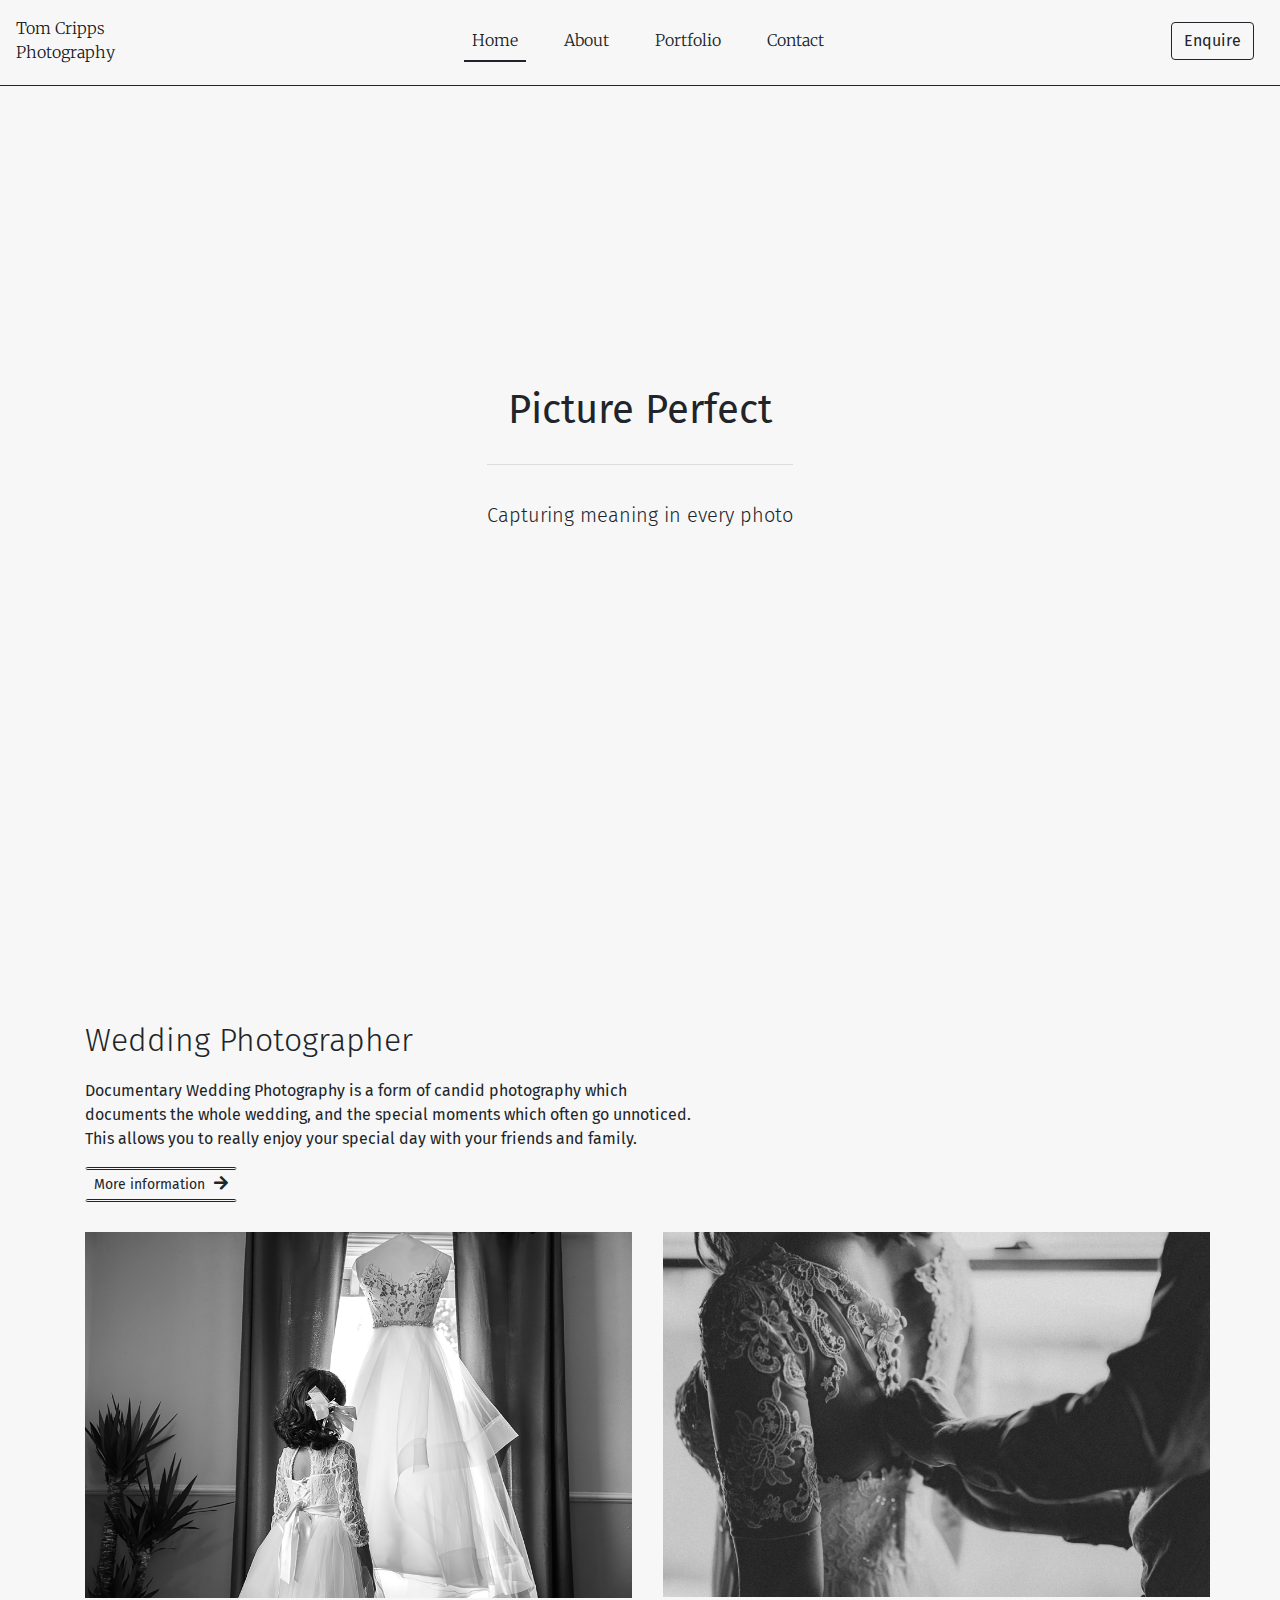
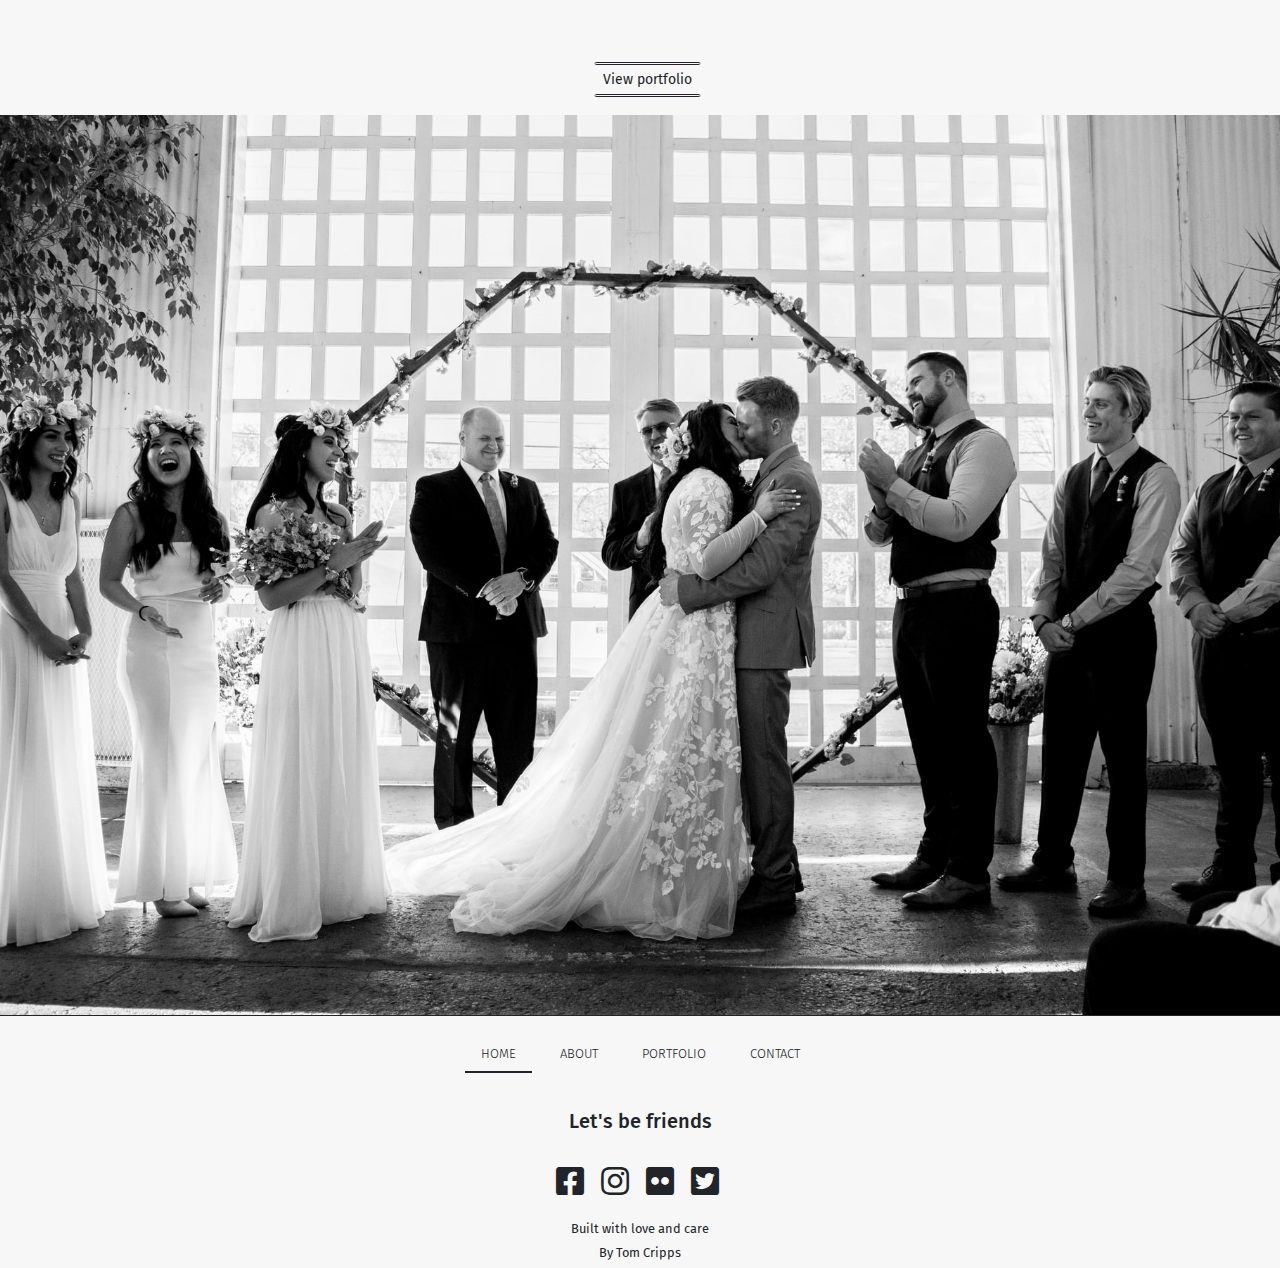
==== commit 134c3585: "fix padding on home page images, adjust margins slighty" ====
--- a/index.html
+++ b/index.html
@@ -14,41 +14,38 @@
 
 <body>
 
-    <!-----------Navbar------------>
-    <!---Code taken from Bootstrap Navbar template and styled using CSS and different bootstrap classes---->
+    <!--Navbar-->
+    <!--Code taken from Bootstrap Navbar template and styled using CSS and different bootstrap classes-->
 
-    <section id="header"> 
-        <nav class="navbar navbar-expand-lg navbar-light bg-transparent mynav">
-            <a class="navbar-brand nav-text" href="index.html">Tom Cripps <br> Photography</a>
-            <button class="navbar-toggler" type="button" data-toggle="collapse" data-target="#navbarNav"
-                aria-controls="navbarNav" aria-expanded="false" aria-label="Toggle navigation">
-                <i class="fas fa-bars"></i>
-            </button>
+    <nav class="navbar navbar-expand-lg navbar-light bg-transparent mynav">
+        <a class="navbar-brand nav-text" href="index.html">Tom Cripps <br> Photography</a>
+        <button class="navbar-toggler" type="button" data-toggle="collapse" data-target="#navbarNav"
+            aria-controls="navbarNav" aria-expanded="false" aria-label="Toggle navigation">
+            <i class="fas fa-bars"></i>
+        </button>
 
-            <div class="collapse navbar-collapse navbar-text nav-text justify-content-center" id="navbarNav">
-                <ul class="navbar-nav mx-auto">
-                    <li class="nav-item active">
-                        <a class="nav-link" href="index.html">Home <span class="sr-only">(current)</span></a>
-                    </li>
-                    <li class="nav-item">
-                        <a class="nav-link" href="about.html">About</a>
-                    </li>
-                    <li class="nav-item">
-                        <a class="nav-link" href="portfolio.html">Portfolio</a>
-                    </li>
-                    <li class="nav-item">
-                        <a class="nav-link" href="contact.html">Contact</a>
-                    </li>
-                </ul>
-                <span class="btn cta-button">
-                    Enquire
-                </span>
-            </div>
-        </nav>
-
-    </section>
-    <!----Hero Image and Jumbotron-->
-    <!---Code from Code Institute WhiskeyDrop Project---->
+        <div class="collapse navbar-collapse navbar-text nav-text justify-content-center" id="navbarNav">
+            <ul class="navbar-nav mx-auto">
+                <li class="nav-item active" data-toggle="collapse" data-target="navbar-collapse">
+                    <a class="nav-link" href="index.html">Home <span class="sr-only">(current)</span></a>
+                </li>
+                <li class="nav-item" data-toggle="collapse" data-target="navbar-collapse">
+                    <a class="nav-link" href="about.html">About</a>
+                </li>
+                <li class="nav-item" data-toggle="collapse" data-target="navbar-collapse">
+                    <a class="nav-link" href="portfolio.html">Portfolio</a>
+                </li>
+                <li class="nav-item" data-toggle="collapse" data-target="navbar-collapse">
+                    <a class="nav-link" href="contact.html">Contact</a>
+                </li>
+            </ul>
+            <span class="btn cta-button">
+                Enquire
+            </span>
+        </div>
+    </nav>
+    <!--Hero Image and Jumbotron-->
+    <!--Code from Code Institute WhiskeyDrop Project-->
     <div class="container-fluid home-container">
         <div class="jumbotron mb-7 text-center">
             <div class="callout">
@@ -58,10 +55,9 @@
             </div>
         </div>
     </div>
-    <!----Introduction to Webpage----->
+    <!--Introduction to Webpage-->
     <section class="intro">
         <div class="container intro-container">
-
             <div class="row">
                 <div class="col-sm-12">
                     <h2>Wedding Photographer</h2>
@@ -80,22 +76,22 @@
                 </div>
             </div>
         </div>
-        <div class="container image-container">
+        <div class="container home-image-container">
             <div class="row">
-                <div class="col-sm-12 col-md-6 mt-2 mb-sm-5">
+                <div class="col-sm-12 col-md-6 mb-sm-5">
                     <div>
-                        <img src="assets/images/child-wedding-dress.jpg" alt="child-wedding-dress">
+                        <img class="img-fluid" src="assets/images/child-wedding-dress.jpg" alt="child-wedding-dress">
                     </div>
                 </div>
-                <div class="col-12-sm col-md-6 mt-2">
+                <div class="col-12-sm col-md-6">
                     <div class="d-none d-sm-block">
-                        <img src="assets/images/wedding-dress-preparation.jpg" alt="wedding-dress-preparation">
+                        <img class="img-fluid" src="assets/images/wedding-dress-preparation.jpg" alt="wedding-dress-preparation">
                     </div>
                 </div>
             </div>
             <div class="col-12-sm mt-3">
                 <div class="text-center">
-                    <a class="btn btn-dark btn-sm portfolio-button" href="portfolio.html" role="button">View
+                    <a class="btn btn-dark btn-sm portfolio-button mb-2" href="portfolio.html" role="button">View
                         portfolio</a>
                 </div>
             </div>
@@ -105,7 +101,7 @@
         <div class="row">
         </div>
     </div>
-    <!-------Footer--------->
+    <!--Footer-->
     <section class="footer">
         <footer class="page-footer">
             <div class="container-fluid">
@@ -113,7 +109,7 @@
                     <div class="col-sm-12 text-center">
                         <div>
                             <ul class="footer-nav">
-                                <li class="footer-nav-item list-inline-item"><a class="nav-link"
+                                <li class="footer-nav-item active list-inline-item"><a class="nav-link"
                                         href="index.html">Home</a>
                                 </li>
                                 <li class="footer-nav-item list-inline-item"><a class="nav-link"
@@ -162,14 +158,12 @@
                 </div>
                 <div class="row">
                     <div class="col-12 text-center mb-1">
-                        <small><i class="far fa-copyright"></i>2020 Copyright: Tomas Cripps <br> All rights
-                            reserved</small>
+                        <small>Built with love and care<br> By Tom Cripps</small>
                     </div>
                 </div>
             </div>
         </footer>
     </section>
-
 
     <script src="https://cdnjs.cloudflare.com/ajax/libs/jquery/3.5.1/jquery.slim.min.js"></script>
     <script src="https://cdnjs.cloudflare.com/ajax/libs/popper.js/1.16.1/umd/popper.min.js"></script>
--- a/assets/css/style.css
+++ b/assets/css/style.css
@@ -8,153 +8,103 @@
     color: #212529;
 }
 
-
-/* ------Colours------ */
-
 body {
     background-color: #f7f7f7;
 }
 
-/* -----Special margins/padding and text---------*/
+h3 {
+    font-family: 'Fira Sans', sans-serif;
+    font-weight: 300;
+    font-size: 24px;
+}
+
+/*--code from Stackoverflow =https://stackoverflow.com/questions/1027354/i-need-an-unordered-list-without-any-bullets--*/
+
+ul {
+  list-style-type: none;
+}
+
+/*--Navbar--*/
+
+.navbar {
+    border-bottom: 1.5px solid #212529;
+    padding-bottom: 1.5rem;
+}
+
+.mynav a {
+    margin-right: 30px;
+    display: flex;
+    justify-content: center;
+    color: #212529;
+    font-family: 'Merriweather', sans-serif;
+    font-weight: 300;
+    border-bottom: solid 2px transparent;
+    font-size: 16px;
+}
+
+.active a {
+    border-bottom: solid 2px #212529;
+}
+
+.navbar-light .navbar-toggler{
+    border-color: #212529;
+}
+
+
+.navbar {
+    color: #f7f7f7;
+    padding-bottom: 5px;
+    padding-top: 2px;
+}
+
+.navbar-brand .a {
+    font-family: 'Merriweather', sans-serif;
+    font-weight: 300;
+    margin-left: 5px;
+    margin-top: -5px;
+    color: #212529;
+}
+
+.navbar-light .navbar-nav .nav-link {
+    color: #212529;
+}
+
+.navbar-nav {
+    color: #f7f7f7;
+}
+
+#navbarNav {
+    margin: 10px;
+}
+
+/*--Home Page--*/
 
 .intro {
     padding: 0px;
     margin: 0px;
 }
 
-.intro-container p {
-    margin-top: 20px;
-}
-
 .intro-container {
     padding-right: 0px;
     overflow-x: hidden;
 }
 
-.image-container{
+.intro-container h2 {
+    font-family: 'Fira Sans', sans-serif;
+    font-weight: 300;
+    padding-top: 35px;
+}
+
+.intro-container p {
+    margin-top: 20px;
+}
+
+.home-image-container{
     margin-bottom: 10px;
     margin-top: 30px;
     padding-right: 0px;
     overflow-x: hidden;
 }
-
-
-.block-divder.myDivder {
-    color: #212529;
-    border-top: 1px solid;
-}
-
-.block-divder--short.myDivder {
-    color: #212529;
-    border-top: 1px solid;
-}
-
-/* ------Heading------ */
-
-.intro-container h2 {
-    font-family: 'Fira Sans', sans-serif;
-    font-weight: 300;
-}
-
-.intro-container h2 {
-    padding-top: 35px;
-}
-
-.about-header {
-    font-family: 'Fira Sans', sans-serif;
-    font-weight: 300;
-    font-size: 24px;
-    padding-top: 1.5rem;
-    border-bottom: 1.5px solid #212529;
-    padding-bottom: 1.5rem;
-}
-
-.portfolio-header {
-    font-family: 'Fira Sans', sans-serif;
-    font-weight: 300;
-    font-size: 24px;
-    margin-top: 15px;
-    margin-bottom: 25px;
-    border-bottom: 1.5px solid #212529;
-    padding-bottom: 1.5rem;
-}
-
-.review-container h3 {
-    font-family: 'Fira Sans', sans-serif;
-    font-weight: 300;
-    font-size: 24px;
-    margin-bottom: 25px;
-    margin-top: 15px;
-}
-
-h3 {
-    font-family: 'Fira Sans', sans-serif;
-    font-weight: 300;
-    font-size: 24px;
-}
-
-
-/* ------NavBar------ */
-
-
-.navbar {
-    border-bottom: 1.5px solid #212529;
-    padding-bottom: 1.5rem;
-}
-
-.mynav a {
-    margin-right: 20px;
-    color: #212529;
-    font-family: 'Merriweather', sans-serif;
-    font-weight: 300;
-    border-bottom: solid 2px transparent;
-    font-size: 16px;
-}
-
-
-.active a {
-    border-bottom: solid 2px #212529;
-}
-
-.mynav ul a:hover {
-    border-bottom: solid 2px #212529;
-}
-
-/* Code from StackOverflow: https://stackoverflow.com/questions/14820952/change-bootstrap-input-focus-blue-glow */
-
-.form-control:focus {
-    border-color: #212529;
-    box-shadow: inset 0 1px 1px rgba(0, 0, 0, 0.075), 0 0 8px rgba(14, 13, 13, 0.075);
-  
-}
-
-
-.navbar {
-    color: #f7f7f7;
-}
-
-.navbar-brand .a {
-    font-family: 'Merriweather', sans-serif;
-    font-weight: 300;
-    margin-left: 5px;
-    margin-top: -5px;
-    color: #212529;
-}
-
-
-.navbar-light .navbar-nav .nav-link {
-    color: #212529;
-}
-
-.navbar-nav {
-    color: #f7f7f7;
-}
-
-#navbarNav {
-    margin: 10px;
-}
-
-/*-----Home Page -----*/
 
 .home-container {
     height: 100vh;
@@ -205,6 +155,133 @@
     height: auto;
 }
 
+/*--About Page--*/
+
+.about-header {
+    font-family: 'Fira Sans', sans-serif;
+    font-weight: 300;
+    font-size: 24px;
+    padding-top: 1.5rem;
+    border-bottom: 1.5px solid #212529;
+    padding-bottom: 1.5rem;
+}
+
+.review-container h3 {
+    font-family: 'Fira Sans', sans-serif;
+    font-weight: 300;
+    font-size: 24px;
+    margin-bottom: 25px;
+    margin-top: 15px;
+}
+
+.about-me-image {
+    width: 100%;
+    height: auto;
+    margin-top: 25px;
+    margin-bottom: 15px;
+    border-radius: 1%;
+}
+
+.about-me-text {
+    margin: auto;
+    padding-top: 12px;
+}
+
+.philosophy-header {
+    border-bottom: 1.5px solid #212529;
+    padding-bottom: 1.5rem;
+    padding-top: 1.5rem;
+}
+
+.philosophy-text { 
+    margin: auto;
+    padding-top: 1.5rem
+}
+
+.philosophy-image {
+    width: 100%;
+    height: auto;
+    border-radius: 1%;
+    margin-bottom: 15px;
+    padding-top: 1.5rem;
+}
+
+.photo-style {
+    border-bottom: 1.5px solid #212529;
+    padding-bottom: 1.5rem;
+}
+
+.about-section { 
+    border-bottom: 1.5px solid #212529;
+    padding-bottom: 1.5rem;
+}
+/* ------Testimonials----- */
+
+.quotes {
+    padding-top: 1.5rem;
+}
+
+.review-body {
+    font-family: 'Fira Sans', sans-serif;
+    font-size: 18px;
+    padding-bottom: 0.5rem;
+}
+
+span {
+  display: inline-block;
+  vertical-align: middle;
+}
+
+.outer-line {
+  width: 40%;
+  border-bottom: 1px solid #0D160B;
+}
+
+
+/*--Portfolio Page--*/
+
+.portfolio-header {
+    font-family: 'Fira Sans', sans-serif;
+    font-weight: 300;
+    font-size: 24px;
+    margin-top: 25px;
+    margin-bottom: 25px;
+    border-bottom: 1.5px solid #212529;
+    padding-bottom: 1.5rem;
+}
+
+.carousel-item img {
+    width: 100%;
+    height: auto;
+}
+
+.image-gallery {
+    margin-top: 2px;
+    margin-bottom: 2px;
+}
+
+.image-gallery-button {
+    padding-bottom: 1.5rem;
+}
+
+.contact-button-portfolio {
+    padding-bottom: 40px;
+}
+
+/*--Contact Page--*/
+
+.contact-header {
+    border-bottom: 1.5px solid #212529;
+    padding-bottom: 1.5rem;
+    padding-top: 1.5rem;
+}
+
+/*--Code from StackOverflow: https://stackoverflow.com/questions/14820952/change-bootstrap-input-focus-blue-glow --*/
+
+.form-control:focus {
+    border-color: #212529;
+    box-shadow: inset 0 1px 1px rgba(0, 0, 0, 0.075), 0 0 8px rgba(14, 13, 13, 0.075);
+}
 
 /*-----Buttons------*/
 
@@ -227,7 +304,21 @@
     padding-left: 0.3rem;
 }
 
+.btn.btn-dark.btn-sm.contact-form-btn {
+    display: flex;
+    margin: auto;
+   
+}
+
+button .btn .portfolio-button {
+    padding-bottom: 5px;
+}
+
 /* ------Jumbotron------ */
+
+.callout {
+    padding-bottom: 30px;
+}
 
 .jumbotron {
     background-color: transparent;
@@ -249,6 +340,7 @@
 p.lead {
     font-family: 'Fira Sans', sans-serif;
 }
+
 
 /* ------Footer------ */
 
@@ -274,112 +366,22 @@
 
 #footer-social-links li a i {
     color: #212529;
-    letter-spacing: 5%;
-}
-
-
-/* ------Hover.CSS------ */
-
-
-
-/* ------Gallery------ */
-
-.carousel-item img {
-    width: 100%;
-    height: auto;
-}
-
-.image-gallery {
-    margin-top: 2px;
-    margin-bottom: 2px;
-}
-
-.image-gallery-button {
-    padding-bottom: 1.5rem;
-}
-
-
-/* code from Stackoverflow =https://stackoverflow.com/questions/1027354/i-need-an-unordered-list-without-any-bullets */
-
-ul {
-  list-style-type: none;
-}
-
-
-/* ------About------ */
-
-
-.about-me-image {
-    width: 100%;
-    height: auto;
-    margin-top: 25px;
-    margin-bottom: 15px;
-    border-radius: 1%;
-}
-
-.about-me-text {
-    margin: auto;
-    padding-top: 12px;
-}
-
-.philosophy-header {
-    border-bottom: 1.5px solid #212529;
-    padding-bottom: 1.5rem;
-    padding-top: 1.5rem;
-}
-
-.philosophy-text { 
-    margin: auto;
-    padding-top: 1.5rem
-}
-
-.philosophy-image {
-    width: 100%;
-    height: auto;
-    border-radius: 1%;
-    margin-bottom: 15px;
-    padding-top: 1.5rem;
-}
-
-.photo-style {
-    border-bottom: 1.5px solid #212529;
-    padding-bottom: 1.5rem;
-}
-
-.about-section { 
-    border-bottom: 1.5px solid #212529;
-    padding-bottom: 1.5rem;
-}
-/* ------Testimonials----- */
-
-.quotes {
-    padding-top: 1.5rem;
-}
-
-.review-body {
-    font-family: 'Fira Sans', sans-serif;
-    font-size: 18px;
-    padding-bottom: 0.5rem;
-}
-
-span {
-  display: inline-block;
-  vertical-align: middle;
-}
-
-.outer-line {
-  width: 40%;
-  border-bottom: 1px solid #0D160B;
-}
-
-
-/* ------Contact form------ */
-
-
-.btn.btn-dark.btn-sm.contact-form-btn {
-    display: flex;
-    margin: auto;
-   
+    letter-spacing: 5px;
+}
+
+/*--Hover.CSS--*/
+
+.social-media-links li a:hover {
+    border-bottom: solid 2px #212529;
+    opacity: 0.5;
+}
+
+.footer-nav li a:hover {
+    border-bottom: solid 2px #212529;
+}
+
+.mynav ul a:hover {
+    border-bottom: solid 2px #212529;
 }
 
 /* ------Media Query------ */
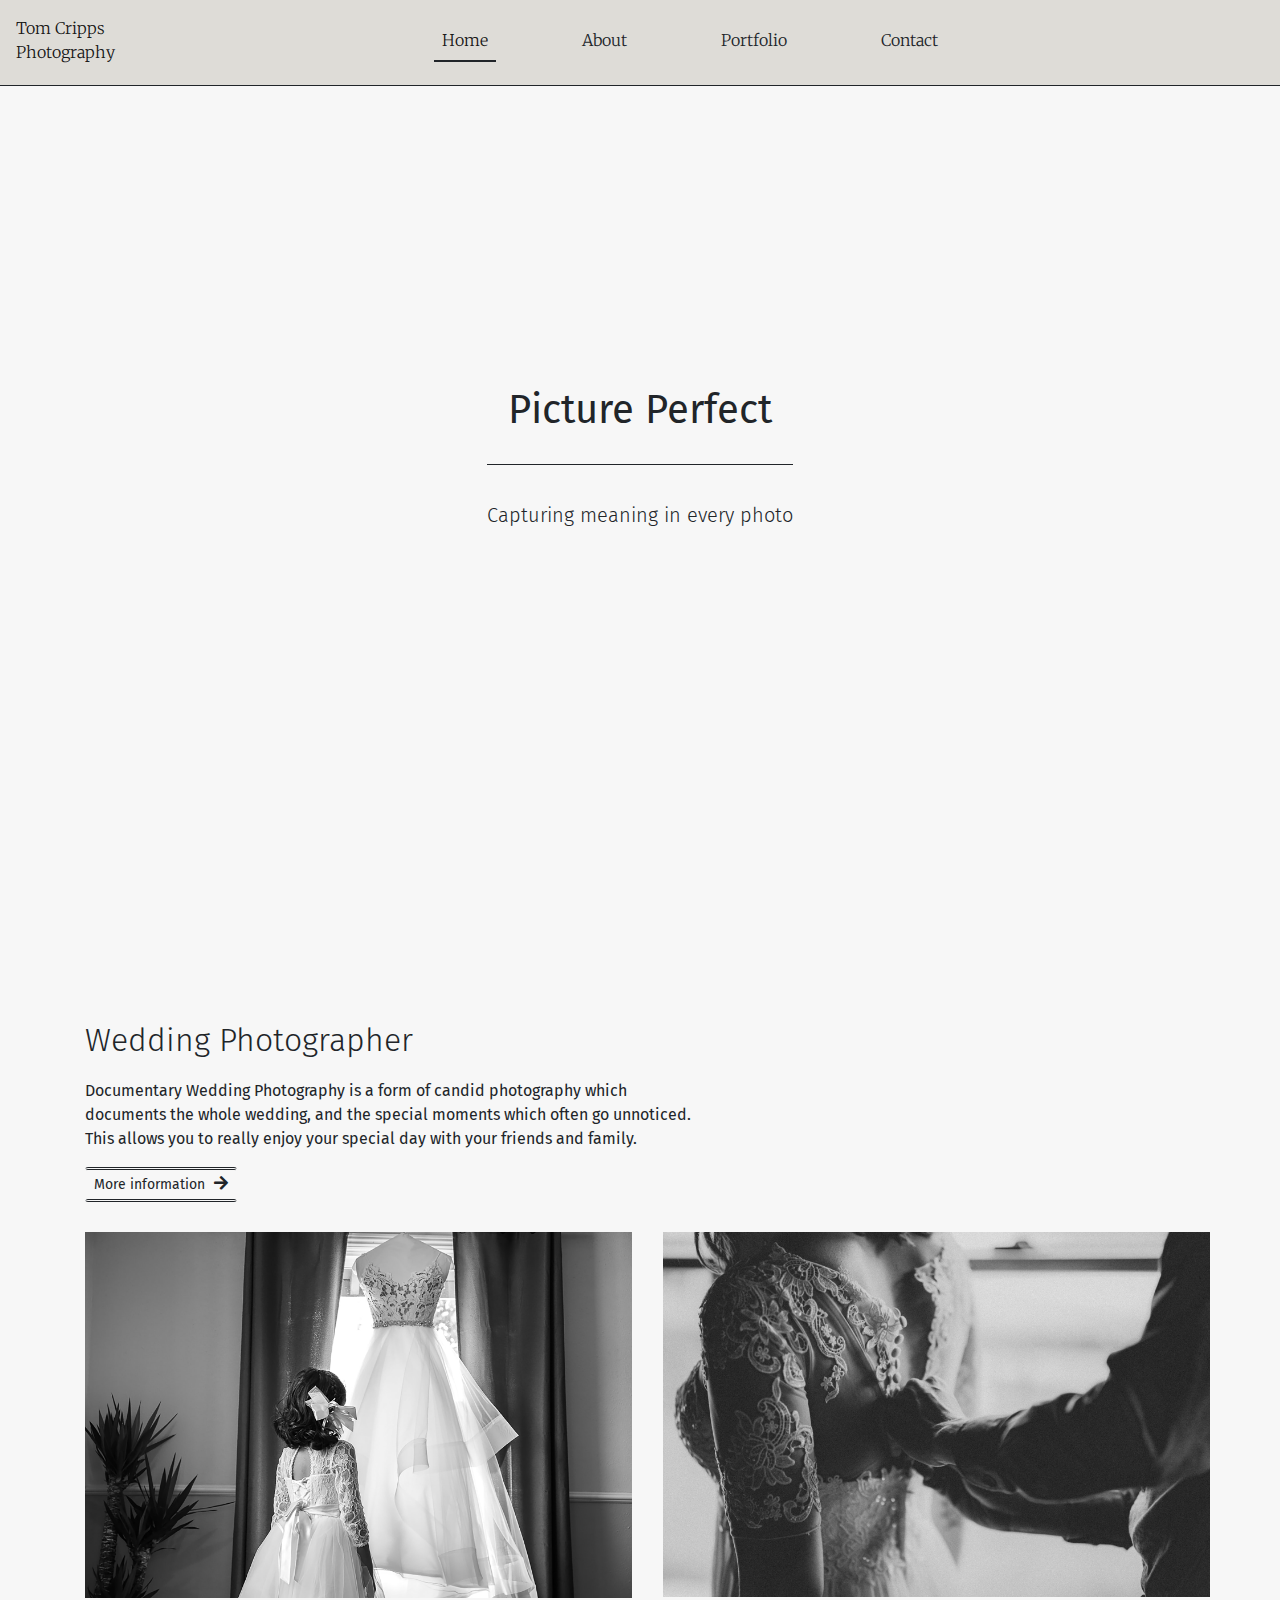
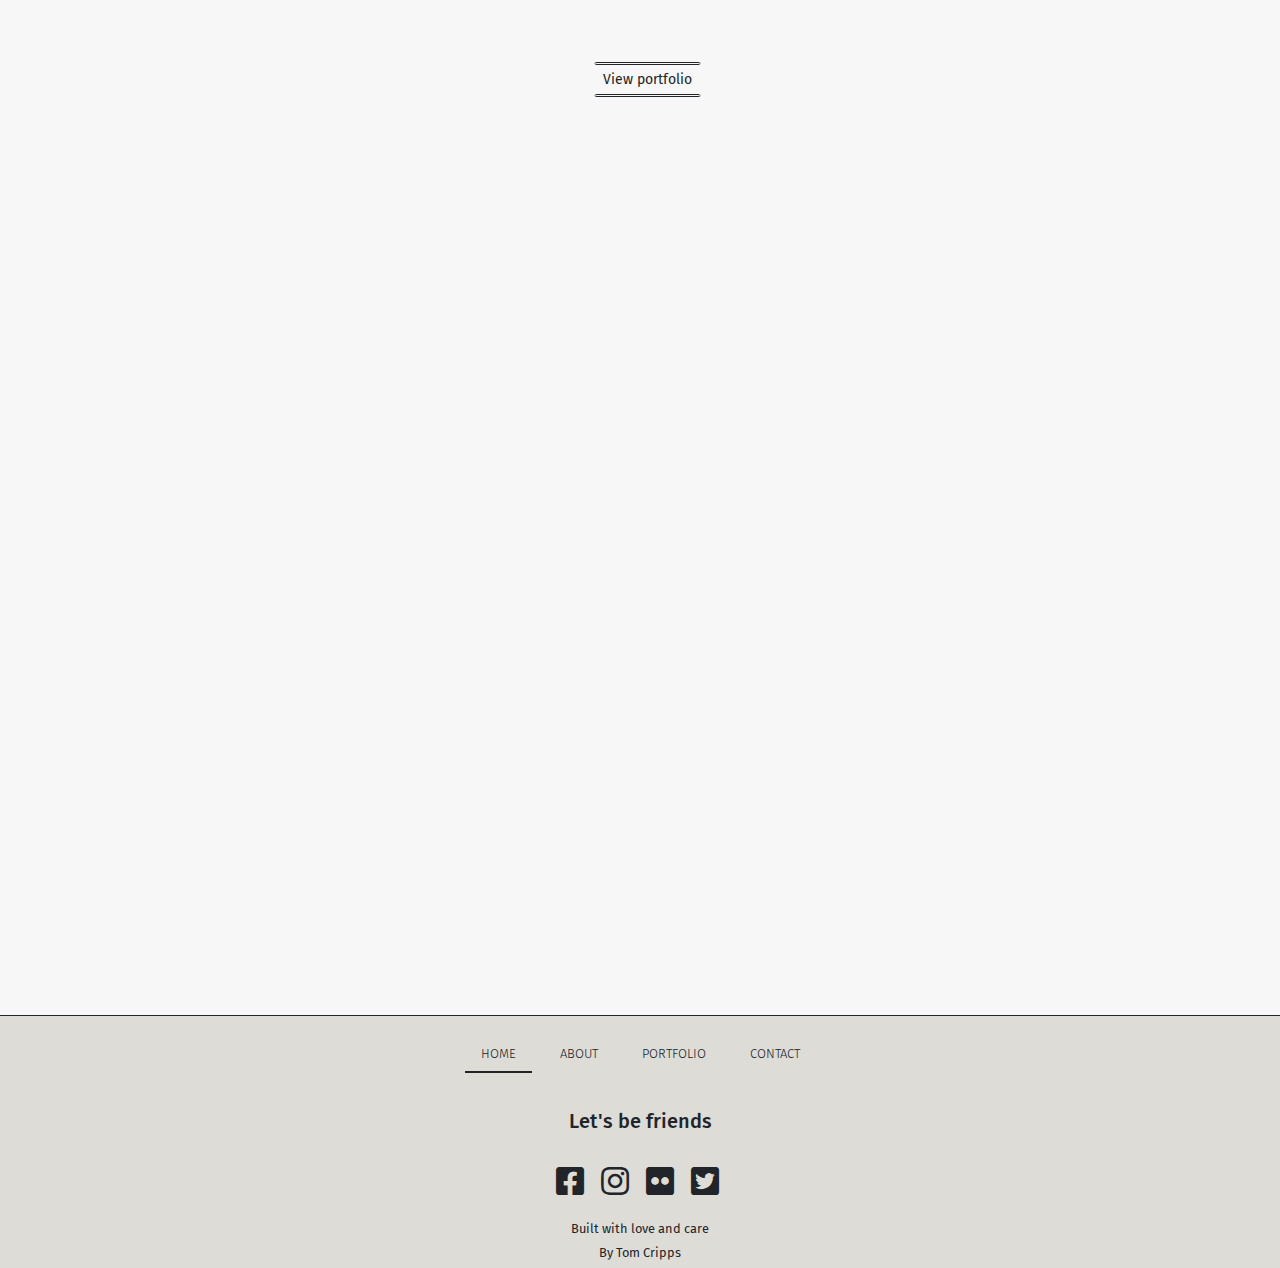
==== commit c314a56c: "remove carousel feature on portfolio" ====
--- a/index.html
+++ b/index.html
@@ -17,7 +17,7 @@
     <!--Navbar-->
     <!--Code taken from Bootstrap Navbar template and styled using CSS and different bootstrap classes-->
 
-    <nav class="navbar navbar-expand-lg navbar-light bg-transparent mynav">
+    <nav class="navbar navbar-expand-lg navbar-light mynav">
         <a class="navbar-brand nav-text" href="index.html">Tom Cripps <br> Photography</a>
         <button class="navbar-toggler" type="button" data-toggle="collapse" data-target="#navbarNav"
             aria-controls="navbarNav" aria-expanded="false" aria-label="Toggle navigation">
@@ -26,22 +26,19 @@
 
         <div class="collapse navbar-collapse navbar-text nav-text justify-content-center" id="navbarNav">
             <ul class="navbar-nav mx-auto">
-                <li class="nav-item active" data-toggle="collapse" data-target="navbar-collapse">
+                <li class="nav-item px-4 active" data-toggle="collapse" data-target="navbar-collapse">
                     <a class="nav-link" href="index.html">Home <span class="sr-only">(current)</span></a>
                 </li>
-                <li class="nav-item" data-toggle="collapse" data-target="navbar-collapse">
+                <li class="nav-item px-4" data-toggle="collapse" data-target="navbar-collapse">
                     <a class="nav-link" href="about.html">About</a>
                 </li>
-                <li class="nav-item" data-toggle="collapse" data-target="navbar-collapse">
+                <li class="nav-item px-4" data-toggle="collapse" data-target="navbar-collapse">
                     <a class="nav-link" href="portfolio.html">Portfolio</a>
                 </li>
-                <li class="nav-item" data-toggle="collapse" data-target="navbar-collapse">
+                <li class="nav-item px-4" data-toggle="collapse" data-target="navbar-collapse">
                     <a class="nav-link" href="contact.html">Contact</a>
                 </li>
             </ul>
-            <span class="btn cta-button">
-                Enquire
-            </span>
         </div>
     </nav>
     <!--Hero Image and Jumbotron-->
--- a/assets/css/style.css
+++ b/assets/css/style.css
@@ -29,6 +29,10 @@
 .navbar {
     border-bottom: 1.5px solid #212529;
     padding-bottom: 1.5rem;
+}
+
+.mynav {
+    background-color: #DEDCD7;
 }
 
 .mynav a {
@@ -128,7 +132,7 @@
     height: 100vh;
     width: 100%;
 
-    background: url('../images/ceremony-kiss-bnw.jpg') no-repeat center; 
+    background: url('../images/ceremony-kiss.jpg') no-repeat center; 
     -webkit-background-size: cover;
     -moz-background-size: cover;
     -o-background-size: cover;
@@ -250,14 +254,20 @@
     padding-bottom: 1.5rem;
 }
 
-.carousel-item img {
-    width: 100%;
-    height: auto;
+.gallery-container {
+
+}
+
+.portfolio-images {
+    padding: 0px;
 }
 
 .image-gallery {
-    margin-top: 2px;
-    margin-bottom: 2px;
+    margin-top: 5px;
+    margin-bottom: 5px;
+    padding-left: 5px;
+    padding-right: 5px;
+    max-width: 100%;
 }
 
 .image-gallery-button {
@@ -341,11 +351,14 @@
     font-family: 'Fira Sans', sans-serif;
 }
 
+.myDivder {
+    border-color: #212529;
+}
 
 /* ------Footer------ */
 
 .page-footer {
-    background-color: #f7f7f7;
+    background-color: #DEDCD7;
     margin-left:0px;
     margin-right: 0px;
 }
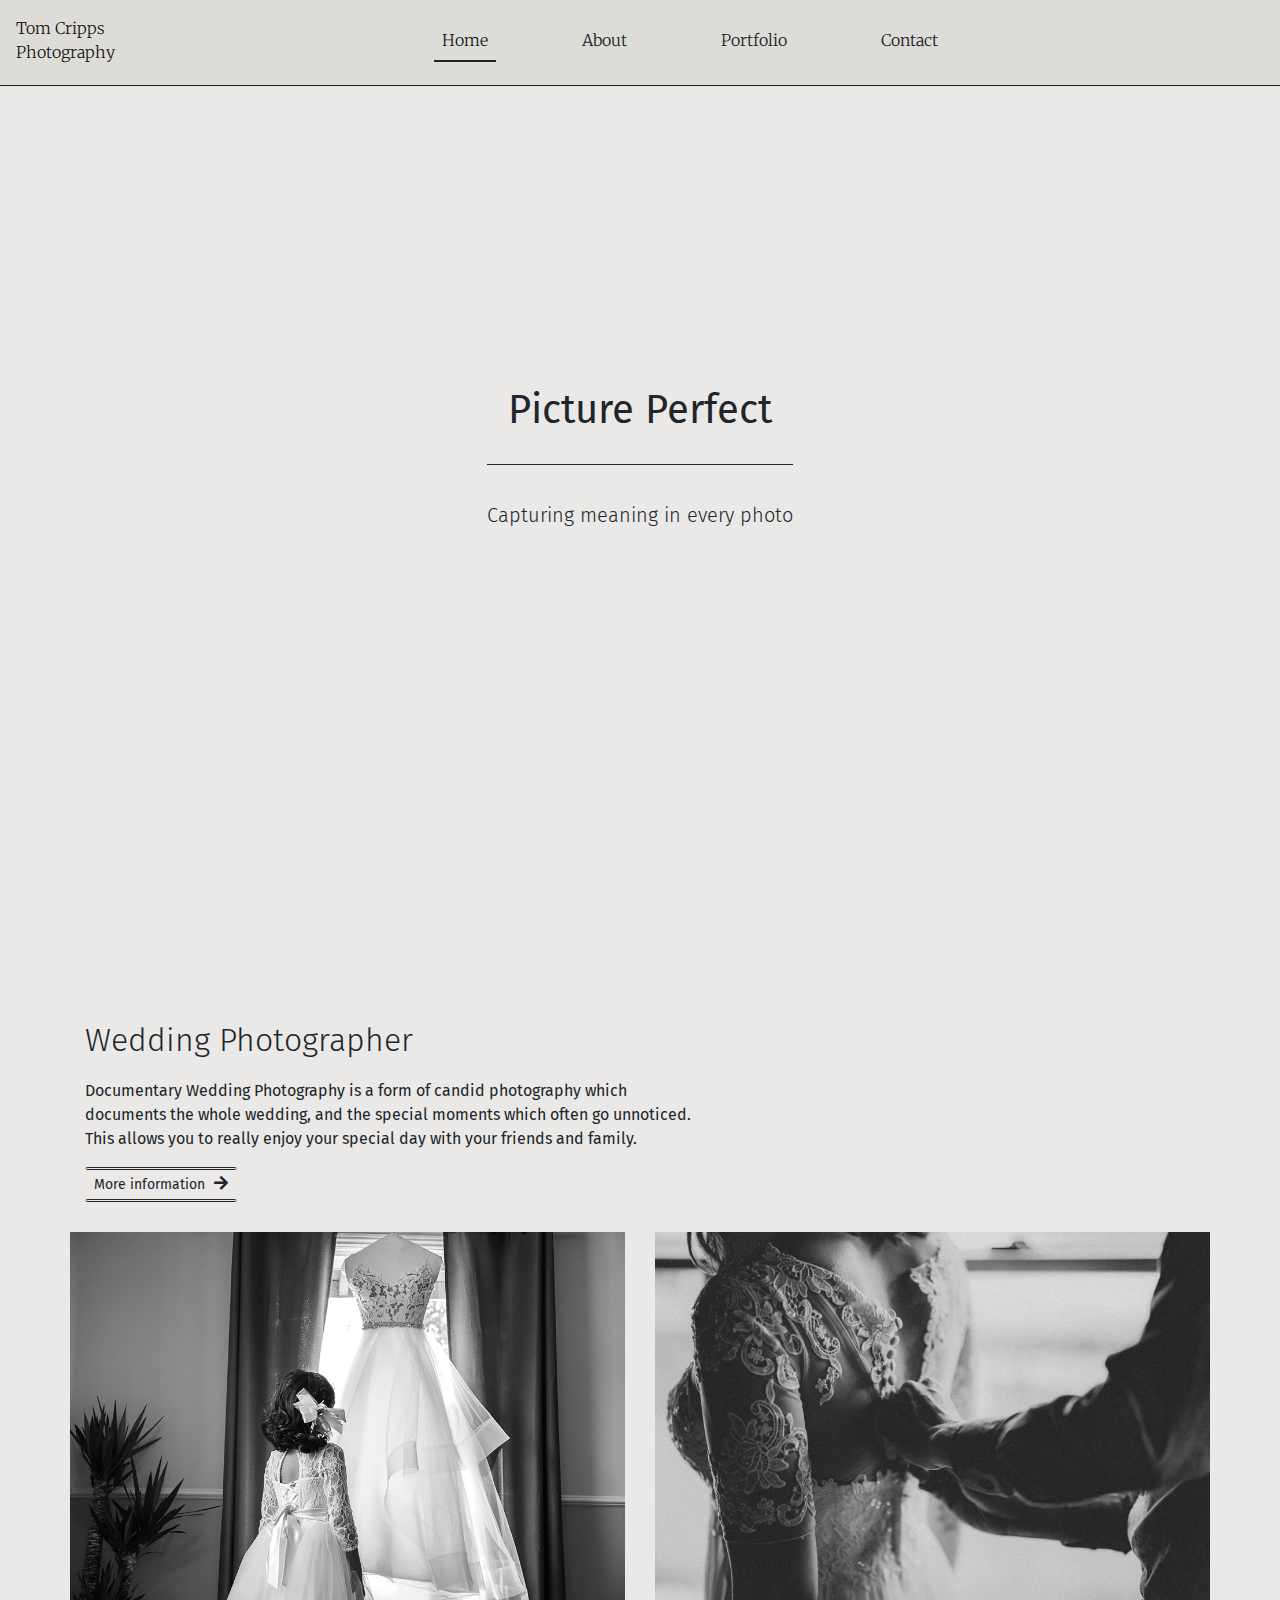
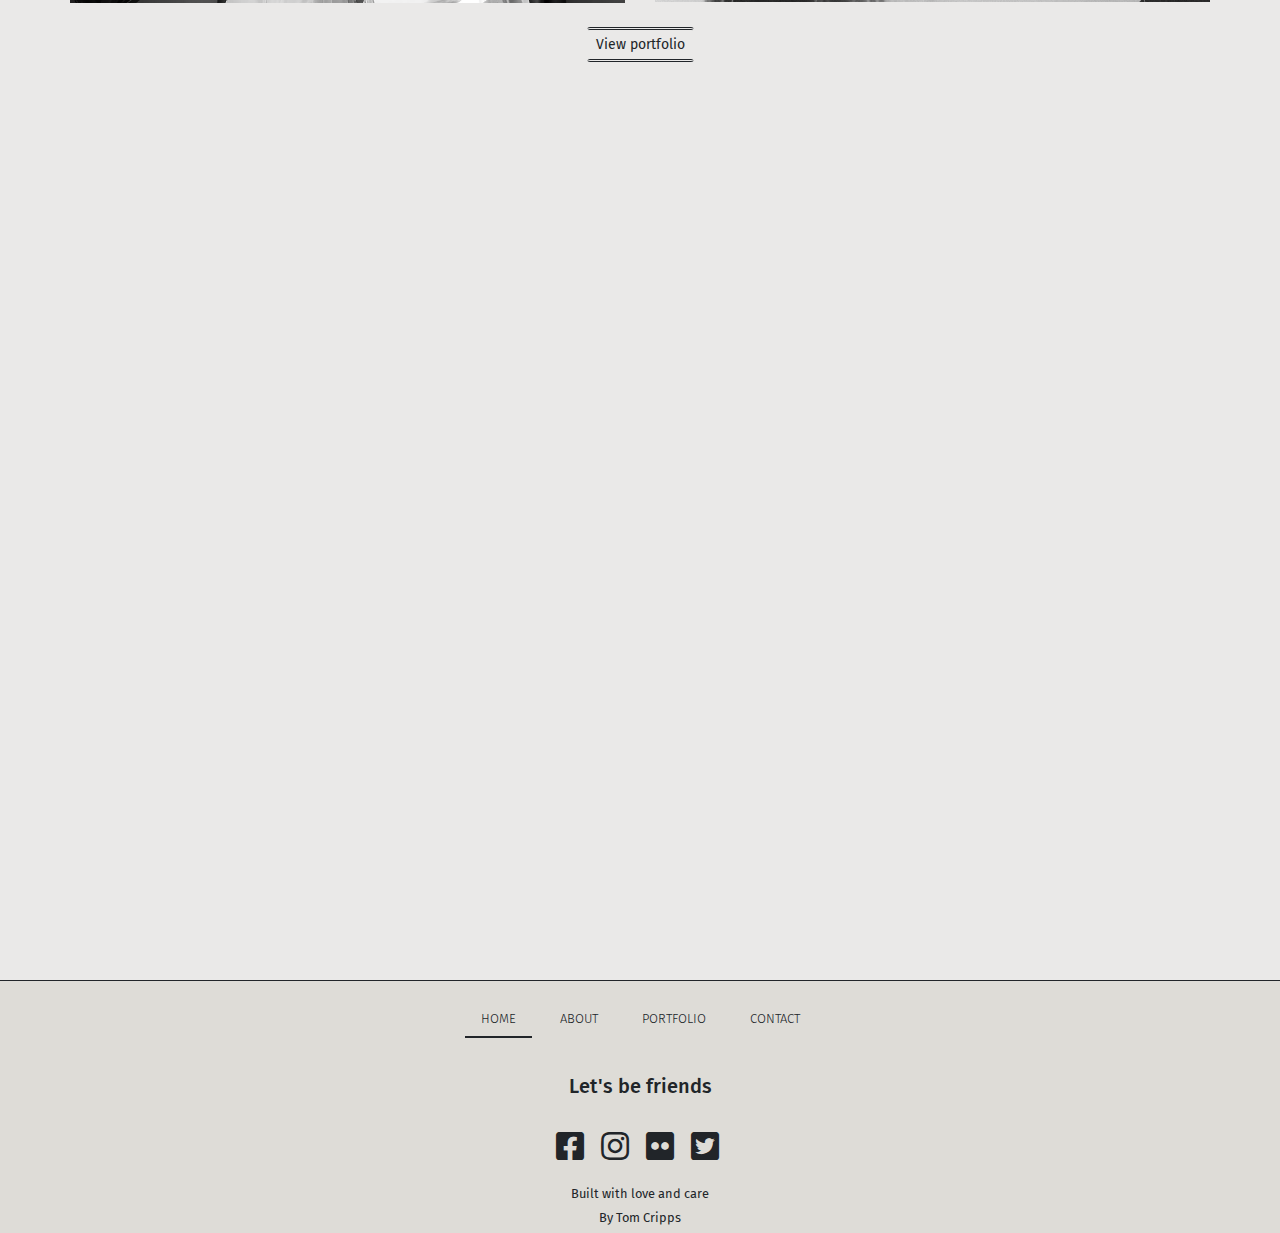
==== commit ad4a7afa: "change image on contact.html and add hover effect on buttons" ====
--- a/index.html
+++ b/index.html
@@ -75,7 +75,7 @@
         </div>
         <div class="container home-image-container">
             <div class="row">
-                <div class="col-sm-12 col-md-6 mb-sm-5">
+                <div class="col-sm-12 col-md-6 mb-2">
                     <div>
                         <img class="img-fluid" src="assets/images/child-wedding-dress.jpg" alt="child-wedding-dress">
                     </div>
--- a/assets/css/style.css
+++ b/assets/css/style.css
@@ -9,7 +9,7 @@
 }
 
 body {
-    background-color: #f7f7f7;
+    background-color: #eae9e8;
 }
 
 h3 {
@@ -56,7 +56,6 @@
 
 
 .navbar {
-    color: #f7f7f7;
     padding-bottom: 5px;
     padding-top: 2px;
 }
@@ -108,6 +107,7 @@
     margin-top: 30px;
     padding-right: 0px;
     overflow-x: hidden;
+    padding-left: 0px;
 }
 
 .home-container {
@@ -146,6 +146,7 @@
     position: relative;
 
 }
+
 
 .image-container img {
     height: auto;
@@ -286,6 +287,25 @@
     padding-top: 1.5rem;
 }
 
+
+.contact-container {
+    height: 80vh;
+
+    background: url('../images/outisde-altar-large.jpg') no-repeat center center fixed;
+    -webkit-background-size: cover;
+    -moz-background-size: cover;
+    -o-background-size: cover;
+    background-size: cover;
+
+    
+    display: flex;
+    align-items: center;
+    justify-content: center;
+
+    position: relative;
+}
+
+
 /*--Code from StackOverflow: https://stackoverflow.com/questions/14820952/change-bootstrap-input-focus-blue-glow --*/
 
 .form-control:focus {
@@ -397,6 +417,10 @@
     border-bottom: solid 2px #212529;
 }
 
+.btn:hover {
+    opacity: 0.7;
+}
+
 /* ------Media Query------ */
 
  @media (max-width: 767px){
@@ -405,3 +429,20 @@
     }
  }
 
+  @media (max-width: 767px){
+    .contact-container {
+       height: 75vh;
+       background: url('../images/outisde-altar-large.jpg') no-repeat center center fixed;
+        -webkit-background-size: cover;
+        -moz-background-size: cover;
+        -o-background-size: cover;
+        background-size: cover;
+
+    
+      display: flex;
+      align-items: center;
+      justify-content: center;
+
+      position: relative;
+    }
+ }
